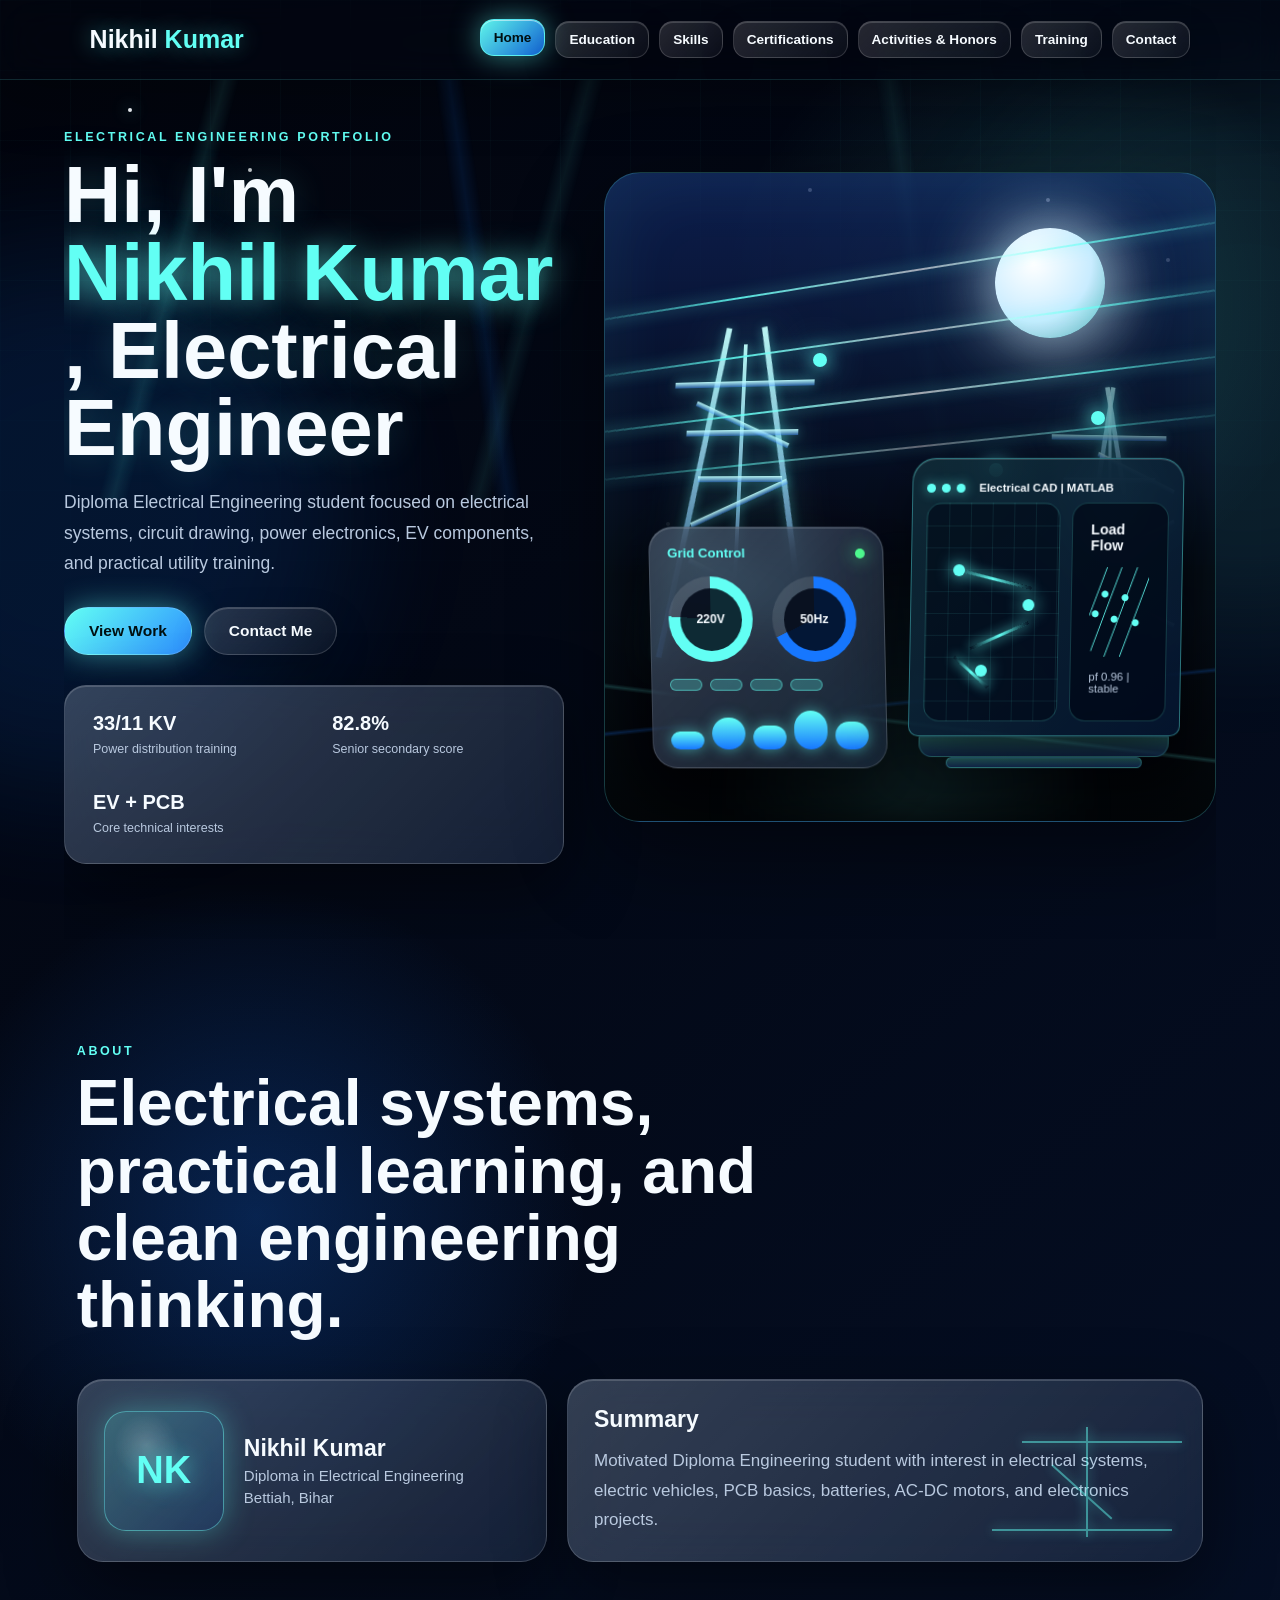
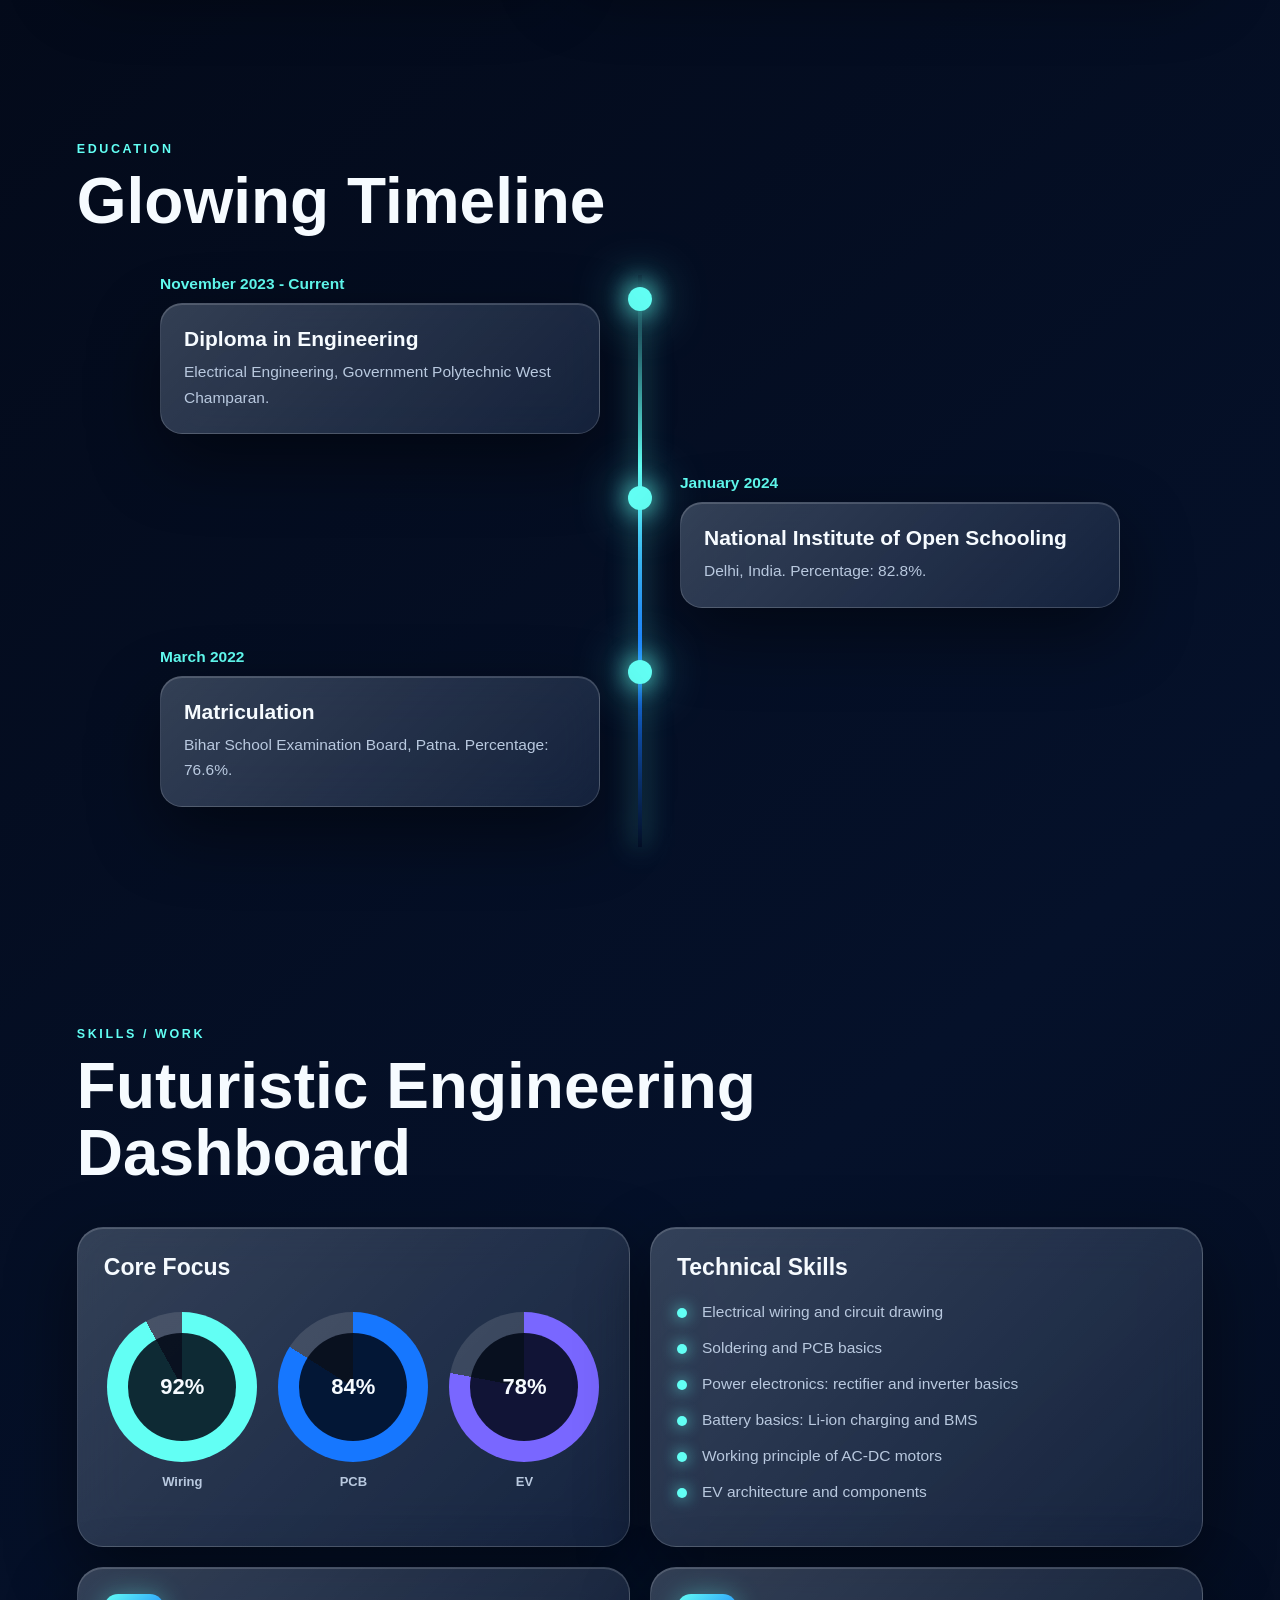
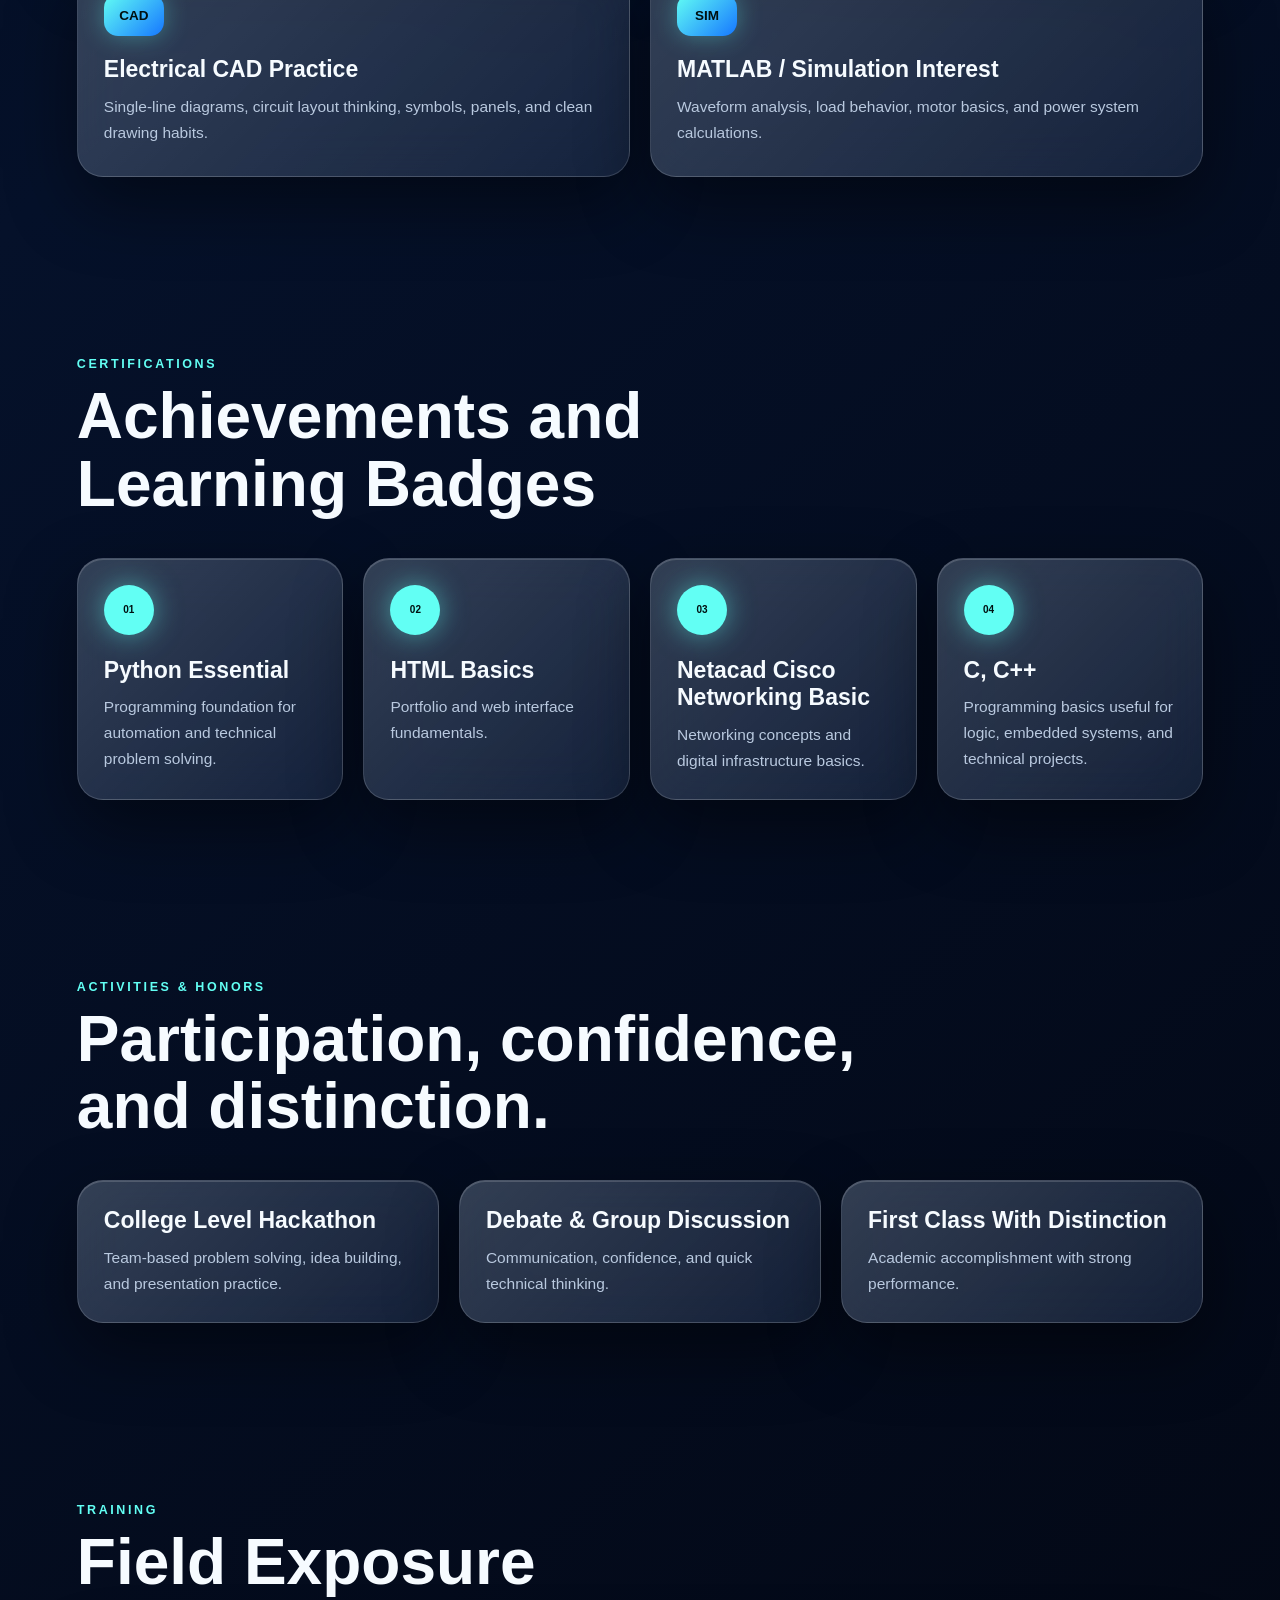
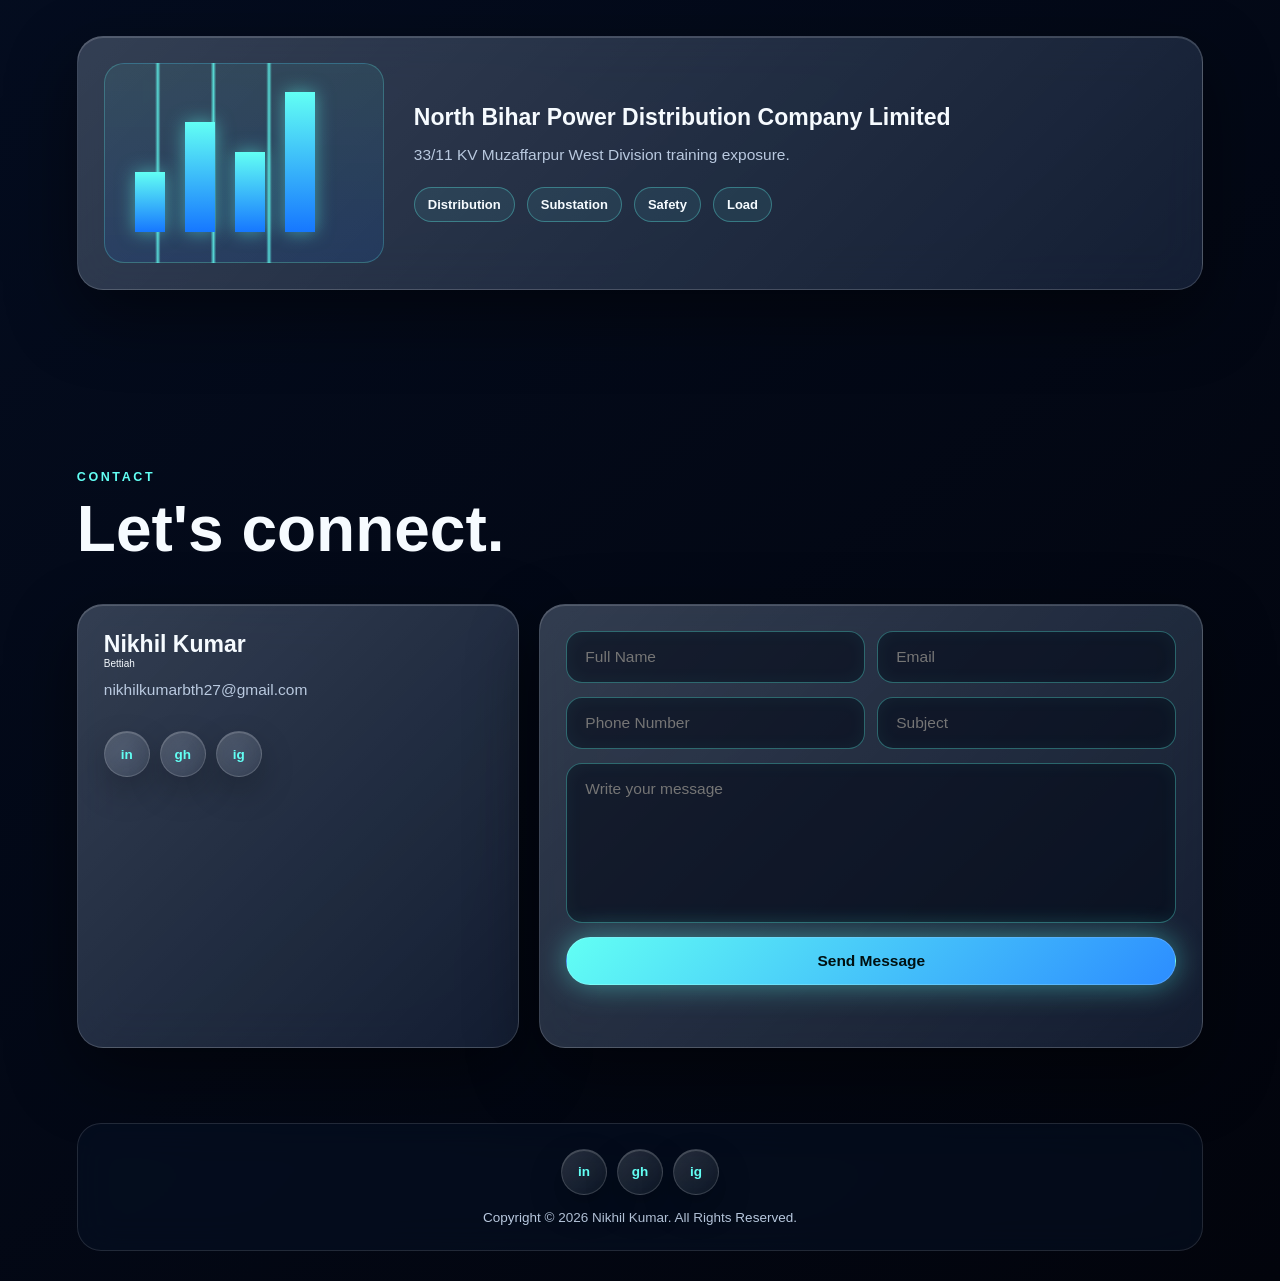
==== index.html @ a7d08d36 "Rename main.html to index.html" ====
<!DOCTYPE html>
<html lang="en">
<head>
    <meta charset="UTF-8">
    <meta name="viewport" content="width=device-width, initial-scale=1.0">
    <title>Nikhil Kumar | Electrical Engineer</title>
    <link rel="stylesheet" href="Style.css">
</head>
<body>
    <div class="site-bg" aria-hidden="true">
        <span class="star star-1"></span>
        <span class="star star-2"></span>
        <span class="star star-3"></span>
        <span class="mist mist-1"></span>
        <span class="mist mist-2"></span>
    </div>

    <header class="header">
        <a href="#home" class="logo">Nikhil <span>Kumar</span></a>
        <button class="menu-toggle" id="menu-icon" aria-label="Open menu">Menu</button>

        <nav class="navbar">
            <a href="#home" class="active">Home</a>
            <a href="#education">Education</a>
            <a href="#skills">Skills</a>
            <a href="#certifications">Certifications</a>
            <a href="#activities">Activities &amp; Honors</a>
            <a href="#training">Training</a>
            <a href="#contact">Contact</a>
        </nav>
    </header>

    <main>
        <section class="hero section-shell" id="home">
            <div class="hero-content reveal">
                <p class="eyebrow">Electrical Engineering Portfolio</p>
                <h1>Hi, I'm <span>Nikhil Kumar</span>, Electrical Engineer</h1>
                <p class="hero-copy">
                    Diploma Electrical Engineering student focused on electrical systems,
                    circuit drawing, power electronics, EV components, and practical utility training.
                </p>

                <div class="hero-actions">
                    <a href="#skills" class="btn primary-btn">View Work</a>
                    <a href="#contact" class="btn glass-btn">Contact Me</a>
                </div>

                <div class="hero-stats glass-panel">
                    <div>
                        <strong>33/11 KV</strong>
                        <span>Power distribution training</span>
                    </div>
                    <div>
                        <strong>82.8%</strong>
                        <span>Senior secondary score</span>
                    </div>
                    <div>
                        <strong>EV + PCB</strong>
                        <span>Core technical interests</span>
                    </div>
                </div>
            </div>

            <div class="hero-visual reveal">
                <div class="power-scene" aria-label="3D electrical tower, control panel and laptop visualization">
                    <div class="moon"></div>
                    <span class="wire wire-1"></span>
                    <span class="wire wire-2"></span>
                    <span class="wire wire-3"></span>
                    <span class="wire wire-4"></span>
                    <span class="corona corona-1"></span>
                    <span class="corona corona-2"></span>
                    <span class="corona corona-3"></span>

                    <div class="tower tower-main">
                        <span class="leg left-leg"></span>
                        <span class="leg right-leg"></span>
                        <span class="tower-core"></span>
                        <span class="cross cross-1"></span>
                        <span class="cross cross-2"></span>
                        <span class="cross cross-3"></span>
                        <span class="arm arm-1"></span>
                        <span class="arm arm-2"></span>
                        <span class="arm arm-3"></span>
                    </div>

                    <div class="tower tower-far">
                        <span class="leg left-leg"></span>
                        <span class="leg right-leg"></span>
                        <span class="tower-core"></span>
                        <span class="cross cross-1"></span>
                        <span class="cross cross-2"></span>
                        <span class="cross cross-3"></span>
                        <span class="arm arm-1"></span>
                        <span class="arm arm-2"></span>
                        <span class="arm arm-3"></span>
                    </div>

                    <div class="device-row">
                        <div class="control-panel glass-panel">
                            <div class="panel-top">
                                <span>Grid Control</span>
                                <span class="live-dot"></span>
                            </div>
                            <div class="meter-grid">
                                <div class="meter meter-a"><span>220V</span></div>
                                <div class="meter meter-b"><span>50Hz</span></div>
                            </div>
                            <div class="switch-bank">
                                <span></span><span></span><span></span><span></span>
                            </div>
                            <div class="load-bars">
                                <i></i><i></i><i></i><i></i><i></i>
                            </div>
                        </div>

                        <div class="laptop">
                            <div class="screen glass-panel">
                                <div class="screen-toolbar">
                                    <span></span><span></span><span></span>
                                    <b>Electrical CAD | MATLAB</b>
                                </div>
                                <div class="cad-layout">
                                    <div class="cad-grid">
                                        <span class="node n1"></span>
                                        <span class="node n2"></span>
                                        <span class="node n3"></span>
                                        <span class="trace t1"></span>
                                        <span class="trace t2"></span>
                                        <span class="trace t3"></span>
                                    </div>
                                    <div class="wave-card">
                                        <p>Load Flow</p>
                                        <span class="wave"></span>
                                        <small>pf 0.96 | stable</small>
                                    </div>
                                </div>
                            </div>
                            <div class="keyboard"></div>
                            <div class="base"></div>
                        </div>
                    </div>
                </div>
            </div>
        </section>

        <section class="about section-shell" id="about">
            <div class="section-heading reveal">
                <p class="eyebrow">About</p>
                <h2>Electrical systems, practical learning, and clean engineering thinking.</h2>
            </div>

            <div class="about-grid">
                <article class="profile-card glass-panel reveal">
                    <div class="profile-initials" aria-hidden="true">NK</div>
                    <div>
                        <h3>Nikhil Kumar</h3>
                        <p>Diploma in Electrical Engineering</p>
                        <span>Bettiah, Bihar</span>
                    </div>
                </article>

                <article class="glass-panel circuit-card reveal">
                    <h3>Summary</h3>
                    <p>
                        Motivated Diploma Engineering student with interest in electrical systems,
                        electric vehicles, PCB basics, batteries, AC-DC motors, and electronics projects.
                    </p>
                    <div class="circuit-lines" aria-hidden="true">
                        <span></span><span></span><span></span><span></span>
                    </div>
                </article>
            </div>
        </section>

        <section class="education section-shell" id="education">
            <div class="section-heading reveal">
                <p class="eyebrow">Education</p>
                <h2>Glowing Timeline</h2>
            </div>

            <div class="timeline">
                <article class="timeline-item reveal">
                    <span class="timeline-node"></span>
                    <time>November 2023 - Current</time>
                    <div class="glass-panel">
                        <h3>Diploma in Engineering</h3>
                        <p>Electrical Engineering, Government Polytechnic West Champaran.</p>
                    </div>
                </article>

                <article class="timeline-item reveal">
                    <span class="timeline-node"></span>
                    <time>January 2024</time>
                    <div class="glass-panel">
                        <h3>National Institute of Open Schooling</h3>
                        <p>Delhi, India. Percentage: 82.8%.</p>
                    </div>
                </article>

                <article class="timeline-item reveal">
                    <span class="timeline-node"></span>
                    <time>March 2022</time>
                    <div class="glass-panel">
                        <h3>Matriculation</h3>
                        <p>Bihar School Examination Board, Patna. Percentage: 76.6%.</p>
                    </div>
                </article>
            </div>
        </section>

        <section class="skills section-shell" id="skills">
            <div class="section-heading reveal">
                <p class="eyebrow">Skills / Work</p>
                <h2>Futuristic Engineering Dashboard</h2>
            </div>

            <div class="dashboard-grid">
                <article class="analytics-card glass-panel reveal">
                    <h3>Core Focus</h3>
                    <div class="ring-grid">
                        <div class="progress-ring ring-92"><span>92%</span><p>Wiring</p></div>
                        <div class="progress-ring ring-84"><span>84%</span><p>PCB</p></div>
                        <div class="progress-ring ring-78"><span>78%</span><p>EV</p></div>
                    </div>
                </article>

                <article class="skill-list glass-panel reveal">
                    <h3>Technical Skills</h3>
                    <ul>
                        <li>Electrical wiring and circuit drawing</li>
                        <li>Soldering and PCB basics</li>
                        <li>Power electronics: rectifier and inverter basics</li>
                        <li>Battery basics: Li-ion charging and BMS</li>
                        <li>Working principle of AC-DC motors</li>
                        <li>EV architecture and components</li>
                    </ul>
                </article>

                <article class="work-card glass-panel reveal">
                    <span class="card-icon">CAD</span>
                    <h3>Electrical CAD Practice</h3>
                    <p>Single-line diagrams, circuit layout thinking, symbols, panels, and clean drawing habits.</p>
                </article>

                <article class="work-card glass-panel reveal">
                    <span class="card-icon">SIM</span>
                    <h3>MATLAB / Simulation Interest</h3>
                    <p>Waveform analysis, load behavior, motor basics, and power system calculations.</p>
                </article>
            </div>
        </section>

        <section class="certifications section-shell" id="certifications">
            <div class="section-heading reveal">
                <p class="eyebrow">Certifications</p>
                <h2>Achievements and Learning Badges</h2>
            </div>

            <div class="card-grid">
                <article class="badge-card glass-panel reveal">
                    <span>01</span>
                    <h3>Python Essential</h3>
                    <p>Programming foundation for automation and technical problem solving.</p>
                </article>

                <article class="badge-card glass-panel reveal">
                    <span>02</span>
                    <h3>HTML Basics</h3>
                    <p>Portfolio and web interface fundamentals.</p>
                </article>

                <article class="badge-card glass-panel reveal">
                    <span>03</span>
                    <h3>Netacad Cisco Networking Basic</h3>
                    <p>Networking concepts and digital infrastructure basics.</p>
                </article>

                <article class="badge-card glass-panel reveal">
                    <span>04</span>
                    <h3>C, C++</h3>
                    <p>Programming basics useful for logic, embedded systems, and technical projects.</p>
                </article>
            </div>
        </section>

        <section class="activities section-shell" id="activities">
            <div class="section-heading reveal">
                <p class="eyebrow">Activities &amp; Honors</p>
                <h2>Participation, confidence, and distinction.</h2>
            </div>

            <div class="honor-grid">
                <article class="glass-panel honor-card reveal">
                    <h3>College Level Hackathon</h3>
                    <p>Team-based problem solving, idea building, and presentation practice.</p>
                </article>
                <article class="glass-panel honor-card reveal">
                    <h3>Debate &amp; Group Discussion</h3>
                    <p>Communication, confidence, and quick technical thinking.</p>
                </article>
                <article class="glass-panel honor-card reveal">
                    <h3>First Class With Distinction</h3>
                    <p>Academic accomplishment with strong performance.</p>
                </article>
            </div>
        </section>

        <section class="training section-shell" id="training">
            <div class="section-heading reveal">
                <p class="eyebrow">Training</p>
                <h2>Field Exposure</h2>
            </div>

            <article class="training-card glass-panel reveal">
                <div class="substation-visual" aria-hidden="true">
                    <span></span><span></span><span></span><span></span>
                </div>
                <div>
                    <h3>North Bihar Power Distribution Company Limited</h3>
                    <p>33/11 KV Muzaffarpur West Division training exposure.</p>
                    <div class="training-tags">
                        <span>Distribution</span>
                        <span>Substation</span>
                        <span>Safety</span>
                        <span>Load</span>
                    </div>
                </div>
            </article>
        </section>

        <section class="contact section-shell" id="contact">
            <div class="section-heading reveal">
                <p class="eyebrow">Contact</p>
                <h2>Let's connect.</h2>
            </div>

            <div class="contact-grid">
                <div class="contact-info glass-panel reveal">
                    <h3>Nikhil Kumar</h3>
                    <p>Bettiah</p>
                    <a href="mailto:nikhilkumarbth27@gmail.com">nikhilkumarbth27@gmail.com</a>
                    <div class="social-icons">
                        <a href="#" aria-label="LinkedIn">in</a>
                        <a href="#" aria-label="GitHub">gh</a>
                        <a href="#" aria-label="Instagram">ig</a>
                    </div>
                </div>

                <form class="contact-form glass-panel reveal" action="#">
                    <div class="input-row">
                        <input type="text" placeholder="Full Name">
                        <input type="email" placeholder="Email">
                    </div>
                    <div class="input-row">
                        <input type="tel" placeholder="Phone Number">
                        <input type="text" placeholder="Subject">
                    </div>
                    <textarea rows="7" placeholder="Write your message"></textarea>
                    <button type="submit" class="btn primary-btn">Send Message</button>
                    <p class="form-status" aria-live="polite"></p>
                </form>
            </div>
        </section>
    </main>

    <footer class="footer">
        <div class="footer-social">
            <a href="#" aria-label="LinkedIn">in</a>
            <a href="#" aria-label="GitHub">gh</a>
            <a href="#" aria-label="Instagram">ig</a>
        </div>
        <p>Copyright &copy; 2026 Nikhil Kumar. All Rights Reserved.</p>
    </footer>

    <script src="script.js"></script>
</body>
</html>
---- Style.css ----
* {
    margin: 0;
    padding: 0;
    box-sizing: border-box;
    border: 0;
    outline: 0;
    text-decoration: none;
    scroll-behavior: smooth;
    font-family: "Segoe UI", Arial, sans-serif;
}

:root {
    --bg: #02040c;
    --bg-2: #061027;
    --cyan: #62fff4;
    --blue: #1677ff;
    --violet: #7967ff;
    --white: #f6fbff;
    --muted: #b9c9df;
    --glass: rgba(13, 35, 69, 0.42);
    --glass-strong: rgba(16, 48, 88, 0.62);
    --line: rgba(111, 255, 247, 0.42);
    --shadow: 0 26px 70px rgba(0, 0, 0, 0.46);
}

html {
    font-size: 62.5%;
    overflow-x: hidden;
}

body {
    min-height: 100vh;
    color: var(--white);
    background:
        radial-gradient(circle at 20% 20%, rgba(22, 119, 255, 0.24), transparent 33rem),
        radial-gradient(circle at 80% 5%, rgba(98, 255, 244, 0.14), transparent 30rem),
        linear-gradient(140deg, #02040c 0%, #05112a 48%, #02040c 100%);
}

body::before {
    content: "";
    position: fixed;
    inset: 0;
    z-index: -4;
    background:
        linear-gradient(rgba(98, 255, 244, 0.035) 1px, transparent 1px),
        linear-gradient(90deg, rgba(98, 255, 244, 0.035) 1px, transparent 1px);
    background-size: 70px 70px;
    mask-image: linear-gradient(to bottom, rgba(0, 0, 0, 0.85), transparent 80%);
}

img {
    display: block;
    max-width: 100%;
}

span {
    color: var(--cyan);
}

.site-bg,
.star,
.mist {
    position: fixed;
    pointer-events: none;
}

.site-bg {
    inset: 0;
    z-index: -3;
    overflow: hidden;
}

.star {
    width: 0.4rem;
    height: 0.4rem;
    border-radius: 50%;
    background: var(--white);
    box-shadow: 0 0 16px var(--cyan), 12rem 6rem 0 rgba(255, 255, 255, 0.75), 40rem 15rem 0 rgba(255, 255, 255, 0.55), 68rem 8rem 0 rgba(255, 255, 255, 0.65);
    animation: twinkle 5s ease-in-out infinite alternate;
}

.star-1 {
    top: 12%;
    left: 10%;
}

.star-2 {
    top: 22%;
    right: 18%;
    animation-delay: 1.5s;
}

.star-3 {
    top: 58%;
    left: 52%;
    animation-delay: 3s;
}

.mist {
    width: 55rem;
    height: 55rem;
    border-radius: 50%;
    filter: blur(70px);
    opacity: 0.32;
}

.mist-1 {
    left: -20rem;
    top: 24rem;
    background: rgba(22, 119, 255, 0.42);
}

.mist-2 {
    right: -24rem;
    top: 8rem;
    background: rgba(98, 255, 244, 0.28);
}

.header {
    position: fixed;
    top: 0;
    left: 0;
    z-index: 50;
    width: 100%;
    padding: 2.1rem 7%;
    display: flex;
    align-items: center;
    justify-content: space-between;
    background: rgba(3, 8, 20, 0.42);
    border-bottom: 1px solid rgba(98, 255, 244, 0.14);
    backdrop-filter: blur(22px);
    box-shadow: 0 18px 55px rgba(0, 0, 0, 0.25);
}

.logo {
    color: var(--white);
    font-size: 2.5rem;
    font-weight: 800;
    letter-spacing: 0;
    text-shadow: 0 0 22px rgba(98, 255, 244, 0.45);
}

.navbar {
    display: flex;
    align-items: center;
    gap: 1rem;
}

.navbar a,
.menu-toggle,
.btn,
.footer-social a,
.social-icons a {
    border: 1px solid rgba(255, 255, 255, 0.16);
    background: linear-gradient(135deg, rgba(255, 255, 255, 0.14), rgba(255, 255, 255, 0.04));
    backdrop-filter: blur(18px);
    box-shadow: inset 0 1px 0 rgba(255, 255, 255, 0.16), 0 14px 34px rgba(0, 0, 0, 0.24);
}

.navbar a {
    padding: 1rem 1.3rem;
    color: var(--white);
    border-radius: 1.4rem;
    font-size: 1.36rem;
    font-weight: 800;
    transition: 0.25s ease;
    white-space: nowrap;
}

.navbar a:hover,
.navbar a.active {
    color: #001011;
    border-color: rgba(98, 255, 244, 0.74);
    background: linear-gradient(135deg, rgba(98, 255, 244, 0.96), rgba(22, 119, 255, 0.82));
    box-shadow: 0 0 28px rgba(98, 255, 244, 0.5), inset 0 1px 0 rgba(255, 255, 255, 0.5);
    transform: translateY(-2px);
}

.menu-toggle {
    display: none;
    padding: 1rem 1.4rem;
    color: var(--cyan);
    border-radius: 1.4rem;
    cursor: pointer;
}

.section-shell {
    position: relative;
    width: min(122rem, 88vw);
    margin: 0 auto;
    padding: 10.5rem 0 7.5rem;
}

.hero {
    overflow: hidden;
    min-height: 100vh;
    width: min(132rem, 90vw);
    display: grid;
    grid-template-columns: minmax(32rem, 0.9fr) minmax(42rem, 1.1fr);
    align-items: center;
    gap: 4rem;
    padding-top: 13rem;
}

.hero::before {
    content: "";
    position: absolute;
    inset: 8rem -10vw auto;
    height: 42rem;
    z-index: -1;
    background:
        linear-gradient(105deg, transparent 0 18%, rgba(98, 255, 244, 0.16) 19%, transparent 20% 42%, rgba(98, 255, 244, 0.12) 43%, transparent 44%),
        linear-gradient(82deg, transparent 0 38%, rgba(22, 119, 255, 0.18) 39%, transparent 40% 68%, rgba(98, 255, 244, 0.1) 69%, transparent 70%);
    filter: blur(0.2px);
    opacity: 0.6;
    animation: heroGridFlow 9s ease-in-out infinite alternate;
}

.hero > * {
    position: relative;
    z-index: 1;
}

.eyebrow {
    margin-bottom: 1.2rem;
    color: var(--cyan);
    font-size: 1.25rem;
    font-weight: 900;
    letter-spacing: 0.26rem;
    text-transform: uppercase;
}

.hero h1,
.section-heading h2 {
    letter-spacing: 0;
}

.hero h1 {
    max-width: 68rem;
    font-size: clamp(4.2rem, 6.2vw, 8.2rem);
    line-height: 0.98;
    font-weight: 900;
    text-shadow: 0 0 34px rgba(98, 255, 244, 0.18);
}

.hero h1 span {
    display: inline-block;
    text-shadow: 0 0 32px rgba(98, 255, 244, 0.72);
}

.hero-copy {
    max-width: 56rem;
    margin: 2rem 0 2.8rem;
    color: var(--muted);
    font-size: 1.75rem;
    line-height: 1.75;
}

.hero-actions,
.hero-stats,
.input-row,
.training-tags {
    display: flex;
    flex-wrap: wrap;
    gap: 1.2rem;
}

.btn {
    display: inline-flex;
    align-items: center;
    justify-content: center;
    min-height: 4.8rem;
    padding: 1.2rem 2.4rem;
    border-radius: 999px;
    color: var(--white);
    font-size: 1.55rem;
    font-weight: 900;
    cursor: pointer;
    transition: 0.25s ease;
}

.primary-btn {
    color: #001011;
    background: linear-gradient(135deg, var(--cyan), #2c8dff);
    box-shadow: 0 0 30px rgba(98, 255, 244, 0.45);
}

.glass-btn:hover,
.primary-btn:hover {
    transform: translateY(-3px);
    box-shadow: 0 0 38px rgba(98, 255, 244, 0.55);
}

.glass-panel {
    border: 1px solid rgba(255, 255, 255, 0.16);
    background:
        linear-gradient(135deg, rgba(255, 255, 255, 0.18), rgba(255, 255, 255, 0.05)),
        var(--glass);
    backdrop-filter: blur(24px);
    box-shadow: var(--shadow), inset 0 1px 0 rgba(255, 255, 255, 0.16);
}

.hero-stats {
    width: min(100%, 63rem);
    margin-top: 3rem;
    padding: 1.6rem;
    border-radius: 2.2rem;
}

.hero-stats div {
    flex: 1 1 15rem;
    padding: 1rem 1.2rem;
}

.hero-stats strong {
    display: block;
    color: var(--white);
    font-size: 2rem;
}

.hero-stats span,
.card-grid p,
.work-card p,
.honor-card p,
.training-card p,
.circuit-card p,
.skill-list li {
    color: var(--muted);
}

.hero-stats span {
    display: block;
    margin-top: 0.5rem;
    font-size: 1.25rem;
    line-height: 1.5;
}

.hero-visual {
    min-height: 65rem;
}

.power-scene {
    position: relative;
    min-height: 65rem;
    border-radius: 3.6rem;
    overflow: hidden;
    background:
        radial-gradient(circle at 75% 18%, rgba(255, 255, 255, 0.14), transparent 9rem),
        linear-gradient(180deg, rgba(18, 40, 100, 0.72), rgba(2, 5, 14, 0.96) 62%),
        radial-gradient(circle at 30% 70%, rgba(98, 255, 244, 0.17), transparent 22rem);
    border: 1px solid rgba(98, 255, 244, 0.22);
    box-shadow: 0 34px 90px rgba(0, 0, 0, 0.45), inset 0 0 80px rgba(98, 255, 244, 0.08);
    perspective: 1200px;
}

.power-scene::before,
.power-scene::after {
    content: "";
    position: absolute;
    inset: auto -10% 0;
    height: 34%;
    background:
        linear-gradient(7deg, transparent 0 45%, rgba(98, 255, 244, 0.18) 46%, transparent 47%),
        linear-gradient(-6deg, transparent 0 52%, rgba(22, 119, 255, 0.24) 53%, transparent 54%),
        linear-gradient(180deg, transparent, rgba(0, 0, 0, 0.7));
}

.power-scene::after {
    height: 70%;
    inset: auto 0 0;
    background: radial-gradient(ellipse at bottom, rgba(98, 255, 244, 0.1), transparent 45%);
    filter: blur(18px);
    animation: fogMove 8s ease-in-out infinite alternate;
}

.moon {
    position: absolute;
    top: 5.5rem;
    right: 11rem;
    width: 11rem;
    height: 11rem;
    border-radius: 50%;
    background: radial-gradient(circle at 35% 32%, #ffffff, #c9ecff 56%, rgba(98, 255, 244, 0.62));
    box-shadow: 0 0 70px rgba(205, 240, 255, 0.9);
}

.wire {
    position: absolute;
    left: -7%;
    z-index: 4;
    width: 118%;
    height: 0.22rem;
    background: linear-gradient(90deg, transparent, rgba(98, 255, 244, 0.88), rgba(255, 255, 255, 0.62), rgba(98, 255, 244, 0.72), transparent);
    box-shadow: 0 0 14px rgba(98, 255, 244, 0.75);
    transform-origin: left center;
    animation: lineGlow 2.8s ease-in-out infinite alternate;
}

.wire-1 {
    top: 15.2rem;
    transform: rotate(-9deg);
}

.wire-2 {
    top: 20.8rem;
    transform: rotate(-8deg);
}

.wire-3 {
    top: 26.3rem;
    transform: rotate(-7deg);
}

.wire-4 {
    top: 31rem;
    transform: rotate(-6deg);
    opacity: 0.62;
}

.corona {
    position: absolute;
    z-index: 6;
    width: 1.4rem;
    height: 1.4rem;
    border-radius: 50%;
    background: var(--cyan);
    filter: blur(0.3px);
    box-shadow: 0 0 18px var(--cyan), 0 0 42px var(--cyan);
    animation: coronaPulse 1.8s infinite ease-in-out;
}

.corona-1 {
    top: 18rem;
    left: 34%;
}

.corona-2 {
    top: 23.8rem;
    right: 18%;
    animation-delay: 0.55s;
}

.corona-3 {
    top: 29rem;
    left: 63%;
    animation-delay: 1.1s;
}

.tower {
    position: absolute;
    bottom: 16rem;
    z-index: 3;
    width: 17rem;
    height: 34rem;
    transform-style: preserve-3d;
    filter: drop-shadow(0 0 18px rgba(98, 255, 244, 0.3));
}

.tower-main {
    left: 8%;
    transform: rotateY(-14deg) rotateX(7deg);
    animation: mainTowerFloat 7s ease-in-out infinite;
}

.tower-far {
    right: 9%;
    bottom: 25rem;
    width: 10rem;
    height: 20rem;
    opacity: 0.55;
    transform: rotateY(18deg) scale(0.85);
    animation: farTowerFloat 8s ease-in-out infinite;
}

.leg,
.tower-core,
.cross,
.arm {
    position: absolute;
    background: linear-gradient(180deg, rgba(194, 255, 252, 0.95), rgba(64, 148, 255, 0.5));
    box-shadow: 0 0 12px rgba(98, 255, 244, 0.38);
}

.left-leg,
.right-leg {
    bottom: 0;
    width: 0.55rem;
    height: 100%;
}

.left-leg {
    left: 3.4rem;
    transform: rotate(10deg);
}

.right-leg {
    right: 3.4rem;
    transform: rotate(-10deg);
}

.tower-core {
    left: calc(50% - 0.22rem);
    bottom: 0;
    width: 0.44rem;
    height: 94%;
}

.cross {
    left: 3rem;
    width: 11rem;
    height: 0.45rem;
    transform: rotate(24deg);
}

.cross-1 {
    top: 10rem;
}

.cross-2 {
    top: 18rem;
    transform: rotate(-24deg);
}

.cross-3 {
    top: 26rem;
}

.arm {
    left: 50%;
    width: 15rem;
    height: 0.55rem;
    transform: translateX(-50%);
}

.arm-1 {
    top: 5.8rem;
}

.arm-2 {
    top: 10.8rem;
    width: 12rem;
}

.arm-3 {
    top: 15.5rem;
    width: 9rem;
}

.device-row {
    position: absolute;
    left: 7%;
    right: 5%;
    bottom: 5.2rem;
    z-index: 9;
    display: grid;
    grid-template-columns: 24rem 1fr;
    align-items: end;
    gap: 2rem;
}

.control-panel {
    min-height: 22rem;
    padding: 1.8rem;
    border-radius: 2.5rem;
    transform: rotateY(12deg) rotateX(6deg);
}

.panel-top,
.screen-toolbar {
    display: flex;
    align-items: center;
}

.panel-top {
    justify-content: space-between;
    margin-bottom: 1.6rem;
    color: var(--white);
    font-size: 1.35rem;
    font-weight: 800;
}

.live-dot {
    width: 1rem;
    height: 1rem;
    border-radius: 50%;
    background: #4fff91;
    box-shadow: 0 0 18px #4fff91;
}

.meter-grid {
    display: grid;
    grid-template-columns: 1fr 1fr;
    gap: 1rem;
}

.meter,
.progress-ring {
    display: grid;
    place-items: center;
    border-radius: 50%;
    background: conic-gradient(var(--cyan) 76%, rgba(255, 255, 255, 0.1) 0);
}

.meter {
    width: 8.6rem;
    height: 8.6rem;
}

.meter::before,
.progress-ring::before {
    content: "";
    position: absolute;
    border-radius: 50%;
    background: rgba(1, 8, 22, 0.86);
}

.meter {
    position: relative;
}

.meter::before {
    width: 6.3rem;
    height: 6.3rem;
}

.meter span {
    position: relative;
    z-index: 1;
    color: var(--white);
    font-size: 1.25rem;
    font-weight: 900;
}

.meter-b {
    background: conic-gradient(var(--blue) 68%, rgba(255, 255, 255, 0.1) 0);
}

.switch-bank,
.load-bars {
    display: flex;
    gap: 0.8rem;
    margin-top: 1.7rem;
}

.switch-bank span {
    width: 3.3rem;
    height: 1.2rem;
    border-radius: 999px;
    background: rgba(98, 255, 244, 0.25);
    border: 1px solid rgba(98, 255, 244, 0.5);
}

.load-bars {
    align-items: end;
    height: 4.2rem;
}

.load-bars i {
    flex: 1;
    border-radius: 999px;
    background: linear-gradient(180deg, var(--cyan), var(--blue));
    box-shadow: 0 0 14px rgba(98, 255, 244, 0.5);
}

.load-bars i:nth-child(1) {
    height: 42%;
}

.load-bars i:nth-child(2) {
    height: 76%;
}

.load-bars i:nth-child(3) {
    height: 58%;
}

.load-bars i:nth-child(4) {
    height: 92%;
}

.load-bars i:nth-child(5) {
    height: 66%;
}

.laptop {
    position: relative;
    transform: rotateY(-10deg) rotateX(6deg);
    transform-style: preserve-3d;
}

.screen {
    height: 28rem;
    padding: 1.4rem;
    border-radius: 2.4rem 2.4rem 1rem 1rem;
    background:
        linear-gradient(135deg, rgba(98, 255, 244, 0.12), rgba(22, 119, 255, 0.09)),
        rgba(3, 12, 28, 0.82);
    border: 1px solid rgba(98, 255, 244, 0.38);
}

.screen-toolbar {
    height: 3rem;
    gap: 0.6rem;
    color: var(--muted);
    font-size: 1.1rem;
}

.screen-toolbar span {
    width: 0.9rem;
    height: 0.9rem;
    border-radius: 50%;
    background: var(--cyan);
    box-shadow: 0 0 12px rgba(98, 255, 244, 0.65);
}

.screen-toolbar b {
    margin-left: 0.8rem;
    color: var(--white);
    font-size: 1.15rem;
}

.cad-layout {
    display: grid;
    grid-template-columns: 1.25fr 0.9fr;
    gap: 1.2rem;
    height: calc(100% - 3rem);
}

.cad-grid,
.wave-card {
    position: relative;
    overflow: hidden;
    border-radius: 1.6rem;
    border: 1px solid rgba(98, 255, 244, 0.2);
    background:
        linear-gradient(rgba(98, 255, 244, 0.08) 1px, transparent 1px),
        linear-gradient(90deg, rgba(98, 255, 244, 0.08) 1px, transparent 1px),
        rgba(1, 7, 21, 0.62);
    background-size: 22px 22px;
}

.node {
    position: absolute;
    width: 1.2rem;
    height: 1.2rem;
    border-radius: 50%;
    background: var(--cyan);
    box-shadow: 0 0 18px var(--cyan);
}

.n1 {
    left: 20%;
    top: 28%;
}

.n2 {
    right: 18%;
    top: 44%;
}

.n3 {
    left: 38%;
    bottom: 20%;
}

.trace {
    position: absolute;
    height: 0.25rem;
    background: linear-gradient(90deg, transparent, var(--cyan), transparent);
    box-shadow: 0 0 12px var(--cyan);
}

.t1 {
    width: 60%;
    left: 20%;
    top: 34%;
    transform: rotate(14deg);
}

.t2 {
    width: 48%;
    left: 32%;
    top: 60%;
    transform: rotate(-24deg);
}

.t3 {
    width: 34%;
    left: 18%;
    bottom: 22%;
    transform: rotate(42deg);
}

.wave-card {
    padding: 1.8rem;
    background: rgba(1, 7, 21, 0.72);
}

.wave-card p {
    color: var(--white);
    font-size: 1.45rem;
    font-weight: 900;
}

.wave {
    display: block;
    height: 9rem;
    margin: 1.4rem 0;
    border-radius: 1.2rem;
    background:
        radial-gradient(circle at 10% 52%, var(--cyan) 0.3rem, transparent 0.4rem),
        radial-gradient(circle at 26% 30%, var(--cyan) 0.3rem, transparent 0.4rem),
        radial-gradient(circle at 42% 58%, var(--cyan) 0.3rem, transparent 0.4rem),
        radial-gradient(circle at 60% 34%, var(--cyan) 0.3rem, transparent 0.4rem),
        radial-gradient(circle at 78% 62%, var(--cyan) 0.3rem, transparent 0.4rem),
        linear-gradient(110deg, transparent 0 18%, rgba(98, 255, 244, 0.9) 19%, transparent 20% 34%, rgba(98, 255, 244, 0.9) 35%, transparent 36% 51%, rgba(98, 255, 244, 0.9) 52%, transparent 53% 68%, rgba(98, 255, 244, 0.9) 69%, transparent 70%);
}

.wave-card small {
    color: var(--muted);
    font-size: 1.15rem;
}

.keyboard,
.base {
    margin: 0 auto;
    background: linear-gradient(180deg, rgba(98, 255, 244, 0.25), rgba(15, 36, 72, 0.92));
    border: 1px solid rgba(98, 255, 244, 0.25);
}

.keyboard {
    width: 92%;
    height: 2.1rem;
    border-radius: 0 0 1.4rem 1.4rem;
}

.base {
    width: 72%;
    height: 1.1rem;
    border-radius: 999px;
    filter: blur(0.1px);
}

.section-heading {
    max-width: 78rem;
    margin-bottom: 4rem;
}

.section-heading h2 {
    font-size: clamp(3.6rem, 5vw, 6.8rem);
    line-height: 1.05;
    font-weight: 900;
}

.about-grid,
.dashboard-grid,
.card-grid,
.honor-grid,
.contact-grid {
    display: grid;
    gap: 2rem;
}

.about-grid {
    grid-template-columns: 0.85fr 1.15fr;
}

.profile-card,
.circuit-card,
.skill-list,
.analytics-card,
.work-card,
.badge-card,
.honor-card,
.training-card,
.contact-info,
.contact-form {
    position: relative;
    overflow: hidden;
    border-radius: 2.6rem;
    padding: 2.6rem;
}

.profile-card {
    display: flex;
    align-items: center;
    gap: 2rem;
}

.profile-initials {
    display: grid;
    place-items: center;
    width: 12rem;
    height: 12rem;
    border-radius: 2.2rem;
    border: 1px solid var(--line);
    color: var(--cyan);
    background:
        radial-gradient(circle at 35% 28%, rgba(255, 255, 255, 0.2), transparent 28%),
        linear-gradient(135deg, rgba(98, 255, 244, 0.22), rgba(22, 119, 255, 0.12));
    box-shadow: 0 0 30px rgba(98, 255, 244, 0.34);
    font-size: 3.8rem;
    font-weight: 900;
    text-shadow: 0 0 24px rgba(98, 255, 244, 0.75);
}

.profile-card h3,
.circuit-card h3,
.skill-list h3,
.analytics-card h3,
.work-card h3,
.badge-card h3,
.honor-card h3,
.training-card h3,
.contact-info h3 {
    color: var(--white);
    font-size: 2.3rem;
    line-height: 1.2;
}

.profile-card p,
.profile-card span {
    display: block;
    margin-top: 0.5rem;
    color: var(--muted);
    font-size: 1.5rem;
}

.circuit-card p {
    margin-top: 1.2rem;
    font-size: 1.7rem;
    line-height: 1.75;
}

.circuit-lines {
    position: absolute;
    right: 2rem;
    bottom: 2rem;
    width: 20rem;
    height: 12rem;
    opacity: 0.5;
}

.circuit-lines span {
    position: absolute;
    height: 0.2rem;
    background: var(--cyan);
    box-shadow: 0 0 12px var(--cyan);
}

.circuit-lines span:nth-child(1) {
    width: 16rem;
    top: 2rem;
    right: 0;
}

.circuit-lines span:nth-child(2) {
    width: 11rem;
    top: 6rem;
    right: 4rem;
    transform: rotate(90deg);
}

.circuit-lines span:nth-child(3) {
    width: 18rem;
    bottom: 1rem;
    right: 1rem;
}

.circuit-lines span:nth-child(4) {
    width: 8rem;
    top: 7rem;
    right: 6rem;
    transform: rotate(42deg);
}

.timeline {
    position: relative;
    max-width: 96rem;
    margin: 0 auto;
}

.timeline::before {
    content: "";
    position: absolute;
    top: 0;
    left: 50%;
    width: 0.4rem;
    height: 100%;
    background: linear-gradient(transparent, var(--cyan), var(--blue), transparent);
    box-shadow: 0 0 28px rgba(98, 255, 244, 0.8);
    transform: translateX(-50%);
}

.timeline-item {
    position: relative;
    width: 50%;
    padding: 0 4rem 4rem 0;
}

.timeline-item:nth-child(even) {
    margin-left: 50%;
    padding: 0 0 4rem 4rem;
}

.timeline-node {
    position: absolute;
    top: 1.2rem;
    right: -1.2rem;
    width: 2.4rem;
    height: 2.4rem;
    border-radius: 50%;
    background: var(--cyan);
    box-shadow: 0 0 24px var(--cyan), 0 0 52px var(--cyan);
}

.timeline-item:nth-child(even) .timeline-node {
    right: auto;
    left: -1.2rem;
}

.timeline-item time {
    display: block;
    margin-bottom: 1rem;
    color: var(--cyan);
    font-size: 1.55rem;
    font-weight: 900;
}

.timeline-item .glass-panel {
    padding: 2.3rem;
    border-radius: 2.2rem;
}

.timeline-item h3 {
    color: var(--white);
    font-size: 2.1rem;
}

.timeline-item p {
    margin-top: 0.8rem;
    color: var(--muted);
    font-size: 1.55rem;
    line-height: 1.65;
}

.dashboard-grid {
    grid-template-columns: 1.1fr 1.1fr;
}

.analytics-card {
    min-height: 32rem;
}

.ring-grid {
    display: grid;
    grid-template-columns: repeat(3, 1fr);
    gap: 1.4rem;
    margin-top: 3rem;
}

.progress-ring {
    position: relative;
    width: min(100%, 15rem);
    aspect-ratio: 1;
    margin: auto;
}

.progress-ring::before {
    width: 72%;
    height: 72%;
}

.progress-ring span {
    position: relative;
    z-index: 1;
    color: var(--white);
    font-size: 2.2rem;
    font-weight: 900;
}

.progress-ring p {
    position: absolute;
    bottom: -2.7rem;
    color: var(--muted);
    font-size: 1.3rem;
    font-weight: 800;
}

.ring-92 {
    background: conic-gradient(var(--cyan) 92%, rgba(255, 255, 255, 0.12) 0);
}

.ring-84 {
    background: conic-gradient(var(--blue) 84%, rgba(255, 255, 255, 0.12) 0);
}

.ring-78 {
    background: conic-gradient(var(--violet) 78%, rgba(255, 255, 255, 0.12) 0);
}

.skill-list ul {
    display: grid;
    gap: 1.2rem;
    margin-top: 1.8rem;
    list-style: none;
}

.skill-list li {
    position: relative;
    padding-left: 2.5rem;
    font-size: 1.55rem;
    line-height: 1.55;
}

.skill-list li::before {
    content: "";
    position: absolute;
    left: 0;
    top: 0.8rem;
    width: 1rem;
    height: 1rem;
    border-radius: 50%;
    background: var(--cyan);
    box-shadow: 0 0 15px var(--cyan);
}

.work-card {
    min-height: 21rem;
}

.card-icon {
    display: inline-grid;
    place-items: center;
    min-width: 6rem;
    height: 4.2rem;
    margin-bottom: 2rem;
    color: #001011;
    border-radius: 1.4rem;
    background: linear-gradient(135deg, var(--cyan), var(--blue));
    box-shadow: 0 0 24px rgba(98, 255, 244, 0.36);
    font-size: 1.35rem;
    font-weight: 900;
}

.work-card p,
.badge-card p,
.honor-card p,
.training-card p {
    margin-top: 1rem;
    font-size: 1.55rem;
    line-height: 1.65;
}

.card-grid {
    grid-template-columns: repeat(4, 1fr);
}

.badge-card span {
    display: inline-grid;
    place-items: center;
    width: 5rem;
    height: 5rem;
    margin-bottom: 2.2rem;
    color: #001011;
    border-radius: 50%;
    background: var(--cyan);
    box-shadow: 0 0 28px rgba(98, 255, 244, 0.5);
    font-weight: 900;
}

.honor-grid {
    grid-template-columns: repeat(3, 1fr);
}

.training-card {
    display: grid;
    grid-template-columns: 28rem 1fr;
    align-items: center;
    gap: 3rem;
}

.substation-visual {
    position: relative;
    height: 20rem;
    border-radius: 2rem;
    background:
        linear-gradient(90deg, transparent 0 18%, rgba(98, 255, 244, 0.8) 19%, transparent 20% 38%, rgba(98, 255, 244, 0.8) 39%, transparent 40% 58%, rgba(98, 255, 244, 0.8) 59%, transparent 60%),
        linear-gradient(180deg, rgba(98, 255, 244, 0.08), rgba(22, 119, 255, 0.12));
    border: 1px solid rgba(98, 255, 244, 0.24);
    overflow: hidden;
}

.substation-visual span {
    position: absolute;
    bottom: 3rem;
    width: 3rem;
    background: linear-gradient(180deg, var(--cyan), var(--blue));
    box-shadow: 0 0 18px rgba(98, 255, 244, 0.5);
}

.substation-visual span:nth-child(1) {
    left: 3rem;
    height: 6rem;
}

.substation-visual span:nth-child(2) {
    left: 8rem;
    height: 11rem;
}

.substation-visual span:nth-child(3) {
    left: 13rem;
    height: 8rem;
}

.substation-visual span:nth-child(4) {
    left: 18rem;
    height: 14rem;
}

.training-tags {
    margin-top: 2rem;
}

.training-tags span {
    padding: 0.9rem 1.3rem;
    color: var(--white);
    border: 1px solid rgba(98, 255, 244, 0.32);
    border-radius: 999px;
    background: rgba(98, 255, 244, 0.08);
    font-size: 1.3rem;
    font-weight: 800;
}

.contact-grid {
    grid-template-columns: 0.8fr 1.2fr;
}

.contact-info a {
    display: block;
    margin-top: 1.2rem;
    color: var(--muted);
    font-size: 1.55rem;
}

.contact-info a:hover {
    color: var(--cyan);
}

.social-icons,
.footer-social {
    display: flex;
    gap: 1rem;
    margin-top: 2rem;
}

.social-icons a,
.footer-social a {
    display: grid;
    place-items: center;
    width: 4.6rem;
    height: 4.6rem;
    color: var(--cyan);
    border-radius: 50%;
    font-size: 1.35rem;
    font-weight: 900;
    transition: 0.25s ease;
}

.social-icons a:hover,
.footer-social a:hover {
    color: #001011;
    background: var(--cyan);
    box-shadow: 0 0 28px rgba(98, 255, 244, 0.58);
    transform: translateY(-4px);
}

.contact-form {
    display: grid;
    gap: 1.4rem;
}

.input-row {
    flex-wrap: nowrap;
}

.contact-form input,
.contact-form textarea {
    width: 100%;
    padding: 1.6rem 1.8rem;
    color: var(--white);
    border: 1px solid rgba(98, 255, 244, 0.34);
    border-radius: 1.6rem;
    background: rgba(2, 8, 22, 0.56);
    box-shadow: inset 0 0 18px rgba(98, 255, 244, 0.05);
    font-size: 1.55rem;
    resize: none;
}

.contact-form input:focus,
.contact-form textarea:focus {
    border-color: var(--cyan);
    box-shadow: 0 0 22px rgba(98, 255, 244, 0.32);
}

.form-status {
    min-height: 2.2rem;
    color: var(--cyan);
    font-size: 1.4rem;
    font-weight: 800;
}

.footer {
    width: min(122rem, 88vw);
    margin: 0 auto 3rem;
    padding: 2.5rem;
    border: 1px solid rgba(255, 255, 255, 0.12);
    border-radius: 2.4rem;
    background: rgba(8, 19, 40, 0.48);
    backdrop-filter: blur(18px);
    text-align: center;
}

.footer-social {
    justify-content: center;
    margin: 0 0 1.5rem;
}

.footer p {
    color: var(--muted);
    font-size: 1.35rem;
}

.reveal {
    opacity: 0;
    transform: translateY(2.8rem);
    transition: 0.8s ease;
}

.reveal.show {
    opacity: 1;
    transform: translateY(0);
}

@keyframes heroGridFlow {
    from {
        transform: translateX(-2rem) translateY(0);
        opacity: 0.42;
    }

    to {
        transform: translateX(2rem) translateY(1.4rem);
        opacity: 0.72;
    }
}

@keyframes fogMove {
    from {
        transform: translateX(-1.5rem);
        opacity: 0.75;
    }

    to {
        transform: translateX(2.5rem);
        opacity: 1;
    }
}

@keyframes lineGlow {
    from {
        opacity: 0.58;
        filter: drop-shadow(0 0 4px rgba(98, 255, 244, 0.35));
    }

    to {
        opacity: 1;
        filter: drop-shadow(0 0 14px rgba(98, 255, 244, 0.8));
    }
}

@keyframes mainTowerFloat {
    0%,
    100% {
        transform: rotateY(-14deg) rotateX(7deg) translateY(0);
    }

    50% {
        transform: rotateY(-14deg) rotateX(7deg) translateY(-0.8rem);
    }
}

@keyframes farTowerFloat {
    0%,
    100% {
        transform: rotateY(18deg) scale(0.85) translateY(0);
    }

    50% {
        transform: rotateY(18deg) scale(0.85) translateY(-0.6rem);
    }
}

@keyframes twinkle {
    from {
        opacity: 0.4;
        transform: scale(0.9);
    }

    to {
        opacity: 1;
        transform: scale(1.1);
    }
}

@keyframes coronaPulse {
    0%,
    100% {
        opacity: 0.35;
        transform: scale(0.75);
    }

    50% {
        opacity: 1;
        transform: scale(1.25);
    }
}

@media (max-width: 1180px) {
    .header {
        padding: 1.8rem 4%;
    }

    .navbar {
        gap: 0.6rem;
    }

    .navbar a {
        padding: 0.9rem 1rem;
        font-size: 1.22rem;
    }

    .hero {
        width: min(122rem, 90vw);
        grid-template-columns: 1fr;
        padding-top: 12rem;
    }

    .hero-visual {
        min-height: 58rem;
    }

    .power-scene {
        min-height: 58rem;
    }

    .card-grid {
        grid-template-columns: repeat(2, 1fr);
    }
}

@media (max-width: 920px) {
    html {
        font-size: 58%;
    }

    .menu-toggle {
        display: inline-flex;
    }

    .navbar {
        position: absolute;
        top: calc(100% + 1rem);
        right: 4%;
        width: min(34rem, 92vw);
        padding: 1.2rem;
        border: 1px solid rgba(98, 255, 244, 0.26);
        border-radius: 2rem;
        background: rgba(4, 11, 26, 0.9);
        backdrop-filter: blur(24px);
        display: grid;
        opacity: 0;
        pointer-events: none;
        transform: translateY(-1rem);
        transition: 0.25s ease;
    }

    .navbar.active {
        opacity: 1;
        pointer-events: auto;
        transform: translateY(0);
    }

    .navbar a {
        width: 100%;
    }

    .about-grid,
    .dashboard-grid,
    .honor-grid,
    .contact-grid,
    .training-card {
        grid-template-columns: 1fr;
    }

    .timeline::before {
        left: 1.2rem;
    }

    .timeline-item,
    .timeline-item:nth-child(even) {
        width: 100%;
        margin-left: 0;
        padding: 0 0 3rem 4.6rem;
    }

    .timeline-node,
    .timeline-item:nth-child(even) .timeline-node {
        left: 0;
        right: auto;
    }

    .device-row {
        grid-template-columns: 1fr;
    }

    .control-panel {
        max-width: 28rem;
    }
}

@media (max-width: 640px) {
    .section-shell,
    .hero,
    .footer {
        width: min(100% - 3rem, 62rem);
    }

    .hero {
        min-height: auto;
    }

    .hero h1 {
        font-size: 4.2rem;
    }

    .section-heading h2 {
        font-size: 3.6rem;
    }

    .hero-visual,
    .power-scene {
        min-height: 66rem;
    }

    .tower-main {
        left: -1rem;
        transform: scale(0.75);
    }

    .tower-far {
        right: 0;
    }

    .device-row {
        left: 1.5rem;
        right: 1.5rem;
        bottom: 2.5rem;
    }

    .screen {
        height: 24rem;
    }

    .cad-layout,
    .ring-grid,
    .card-grid {
        grid-template-columns: 1fr;
    }

    .ring-grid {
        gap: 5rem;
    }

    .input-row {
        flex-wrap: wrap;
    }

    .profile-card {
        align-items: flex-start;
        flex-direction: column;
    }
}
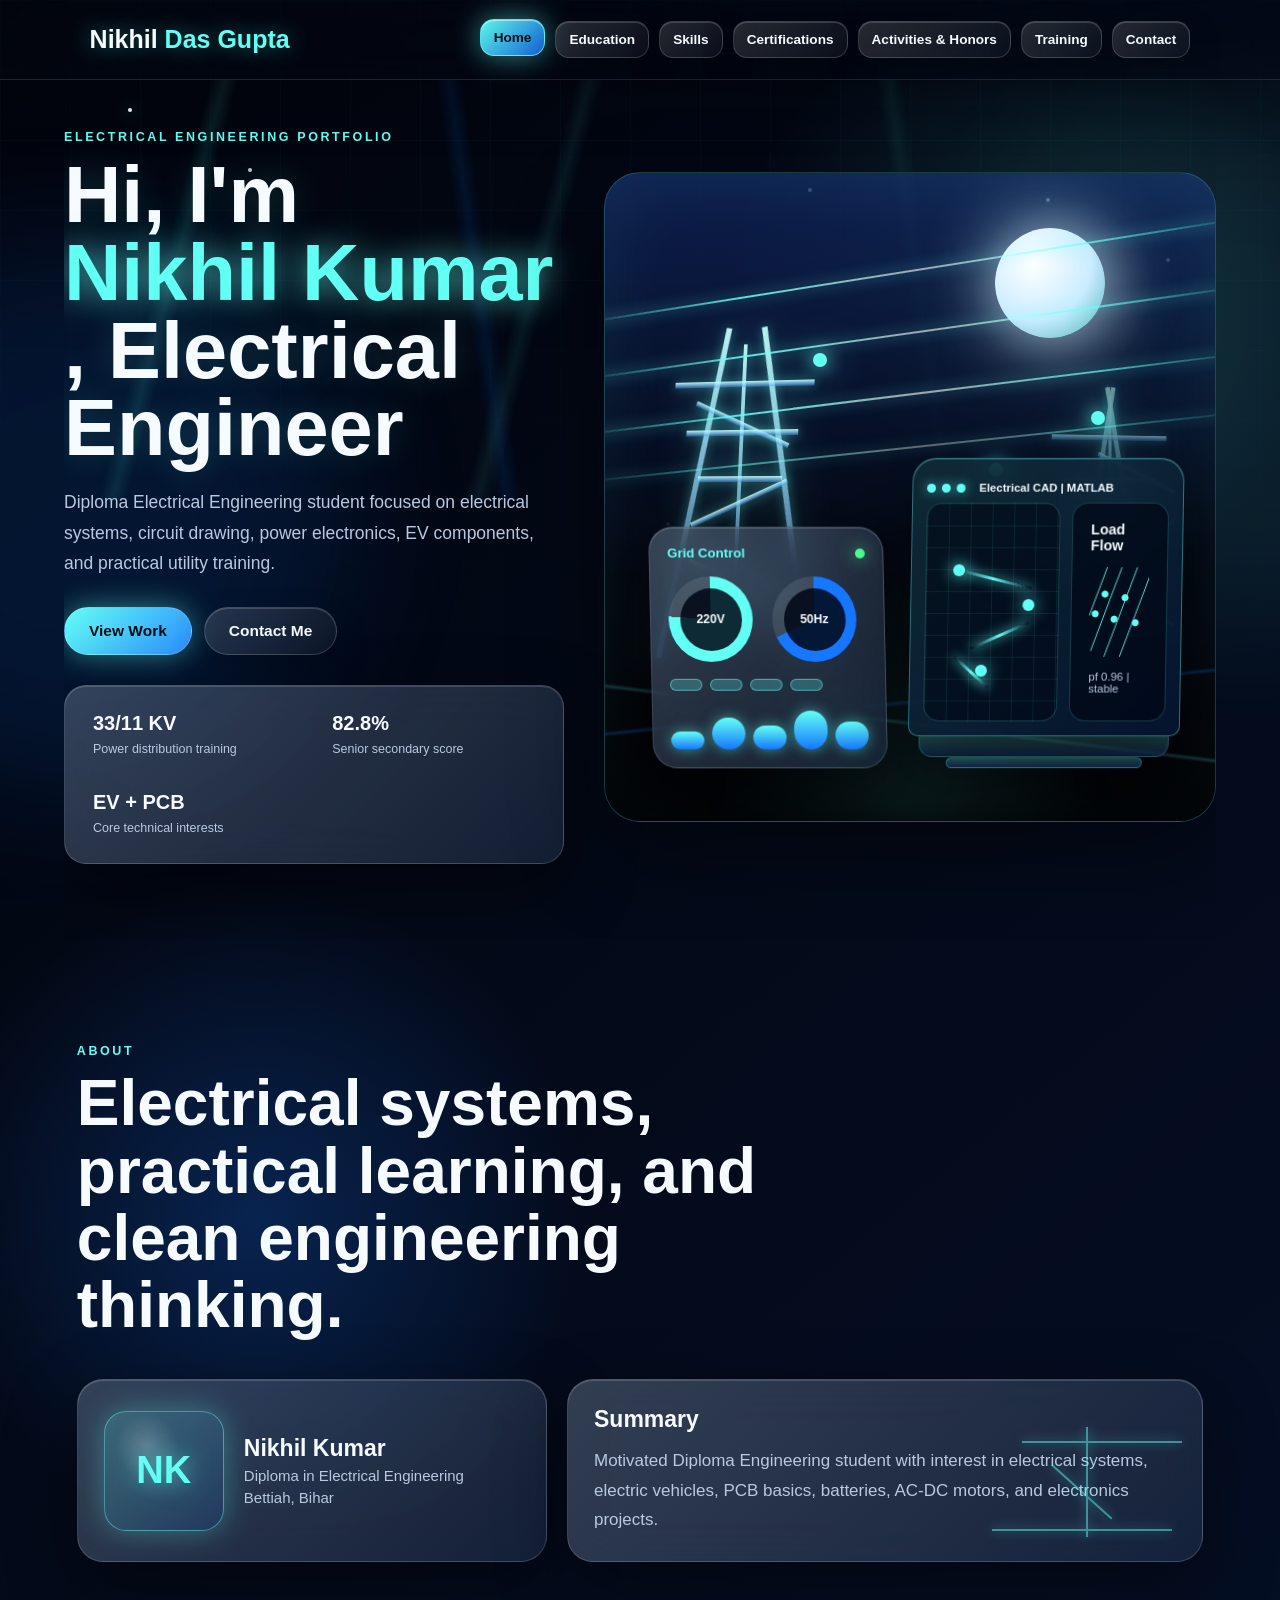
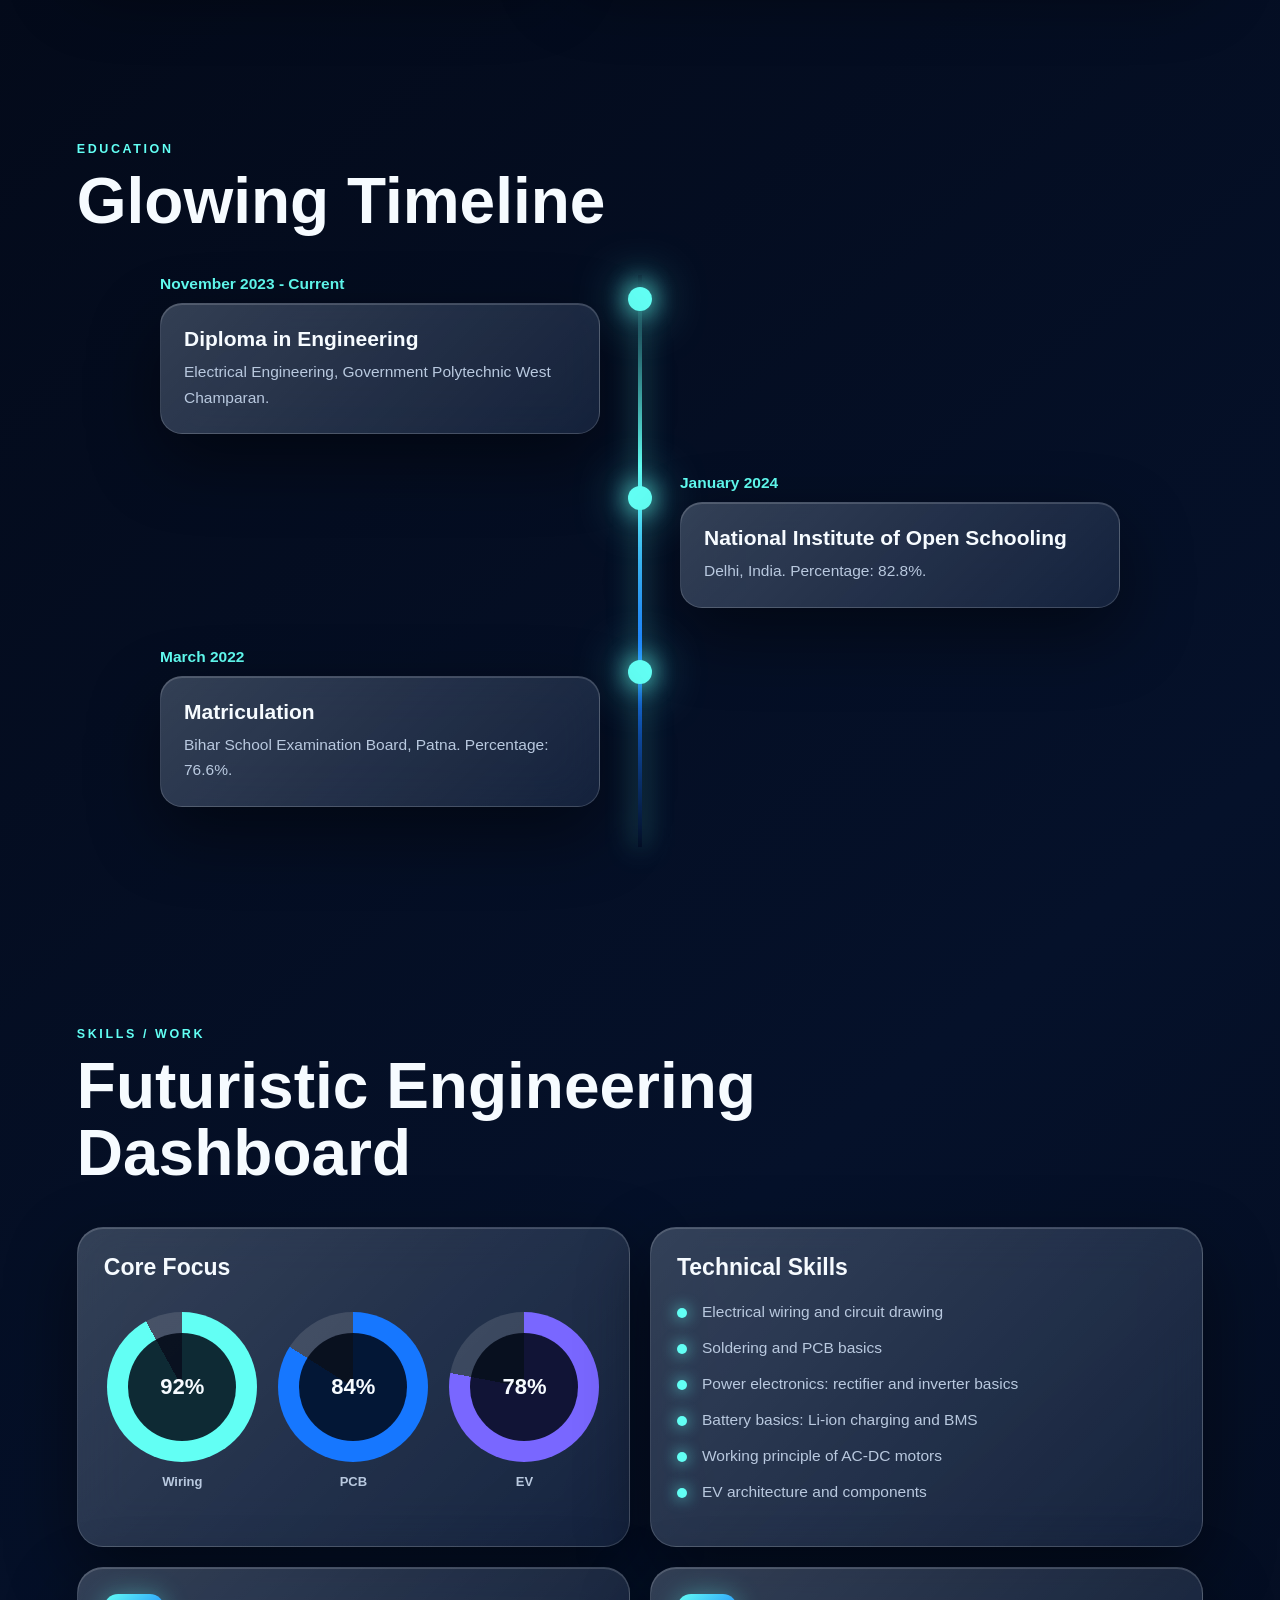
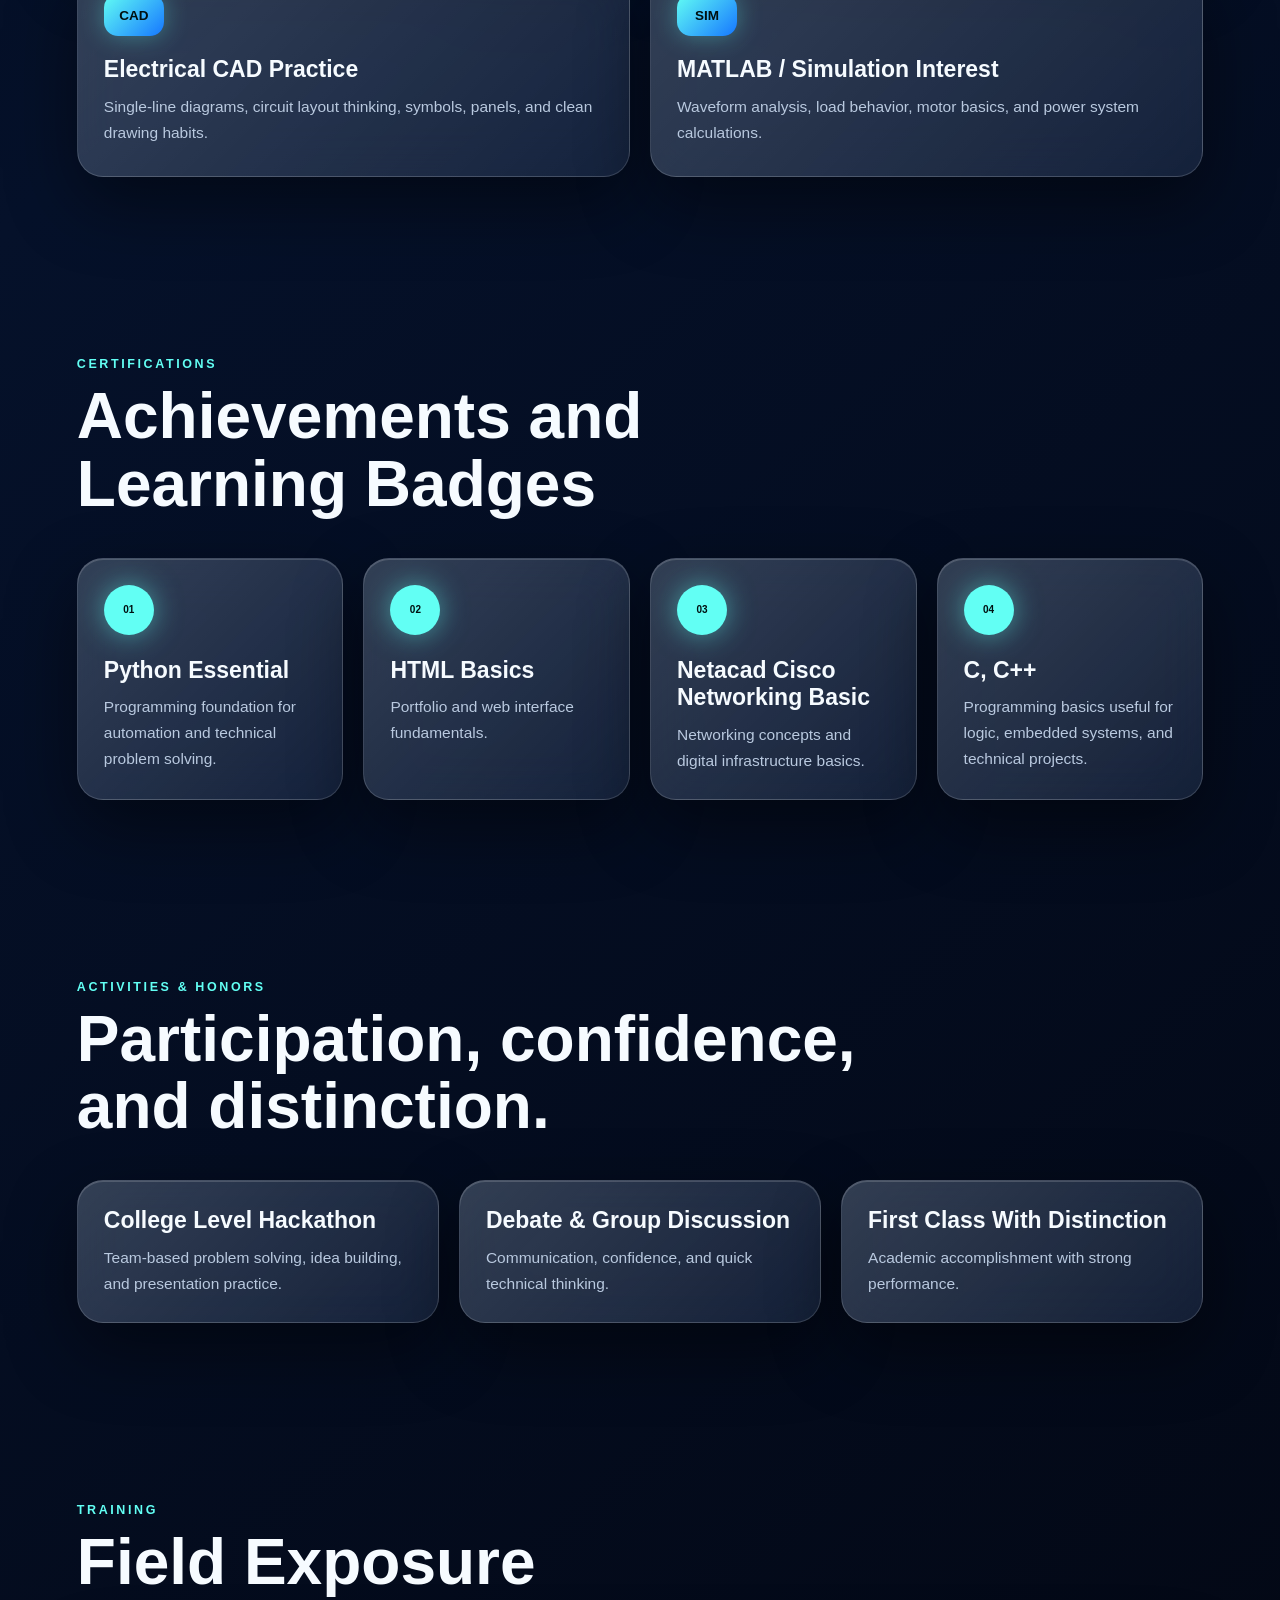
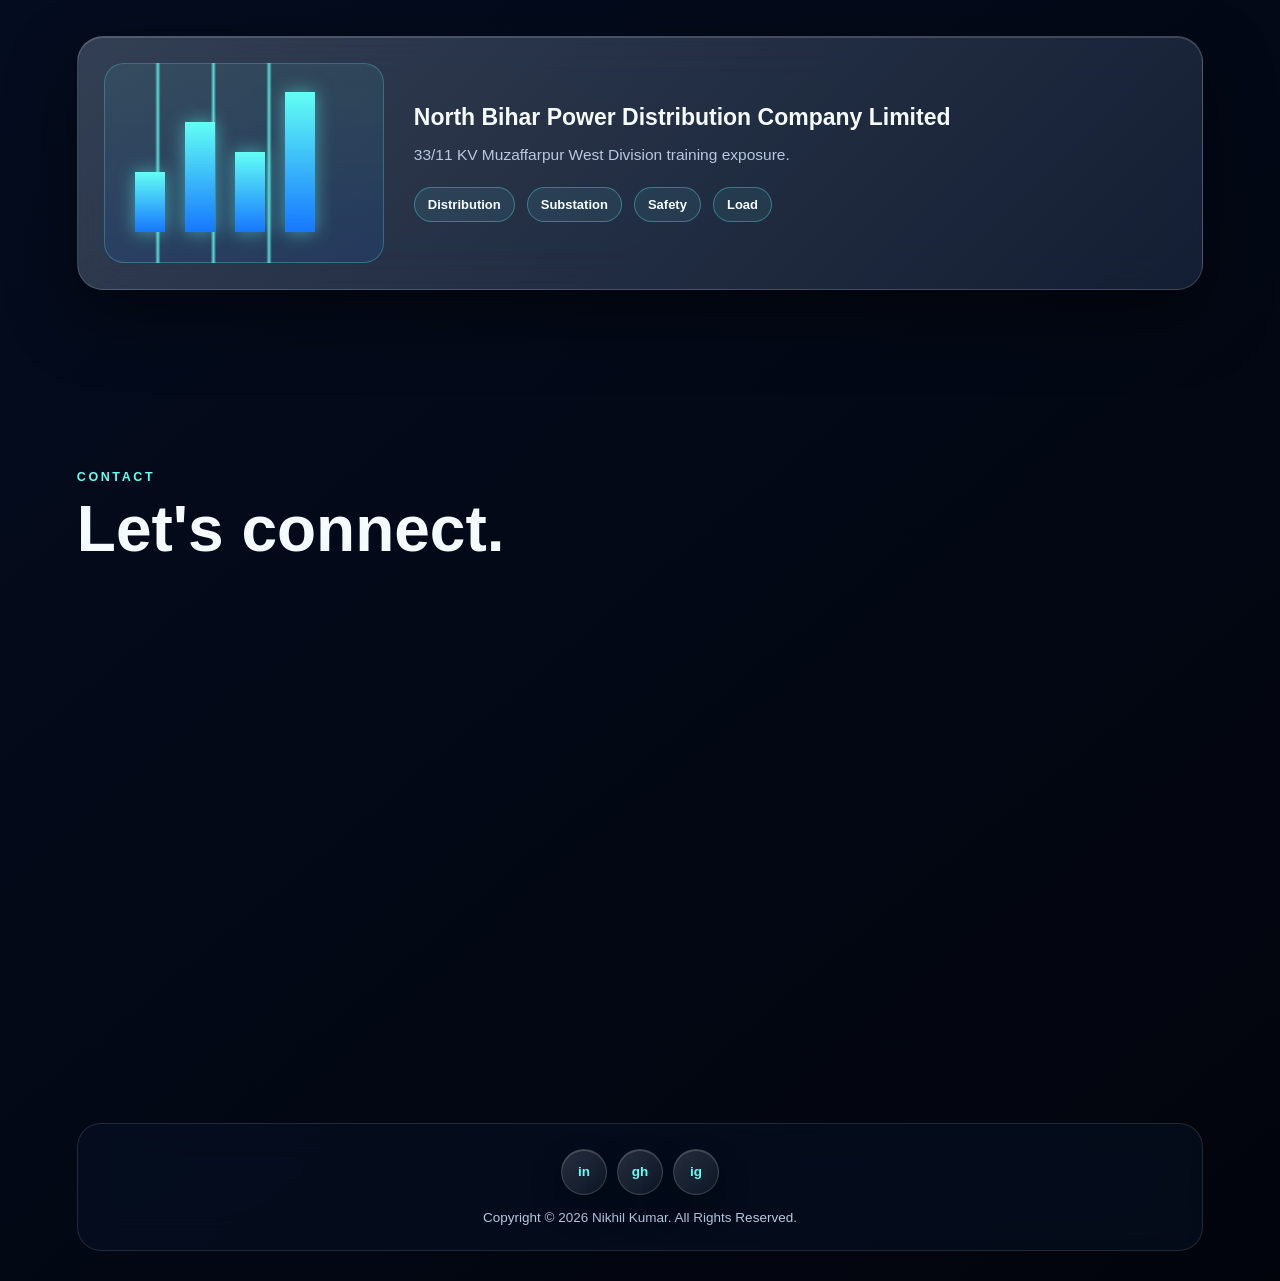
==== commit 0a3d96d9: "Update index.html" ====
--- a/index.html
+++ b/index.html
@@ -16,7 +16,7 @@
     </div>
 
     <header class="header">
-        <a href="#home" class="logo">Nikhil <span>Kumar</span></a>
+        <a href="#home" class="logo">Nikhil <span>Das Gupta</span></a>
         <button class="menu-toggle" id="menu-icon" aria-label="Open menu">Menu</button>
 
         <nav class="navbar">
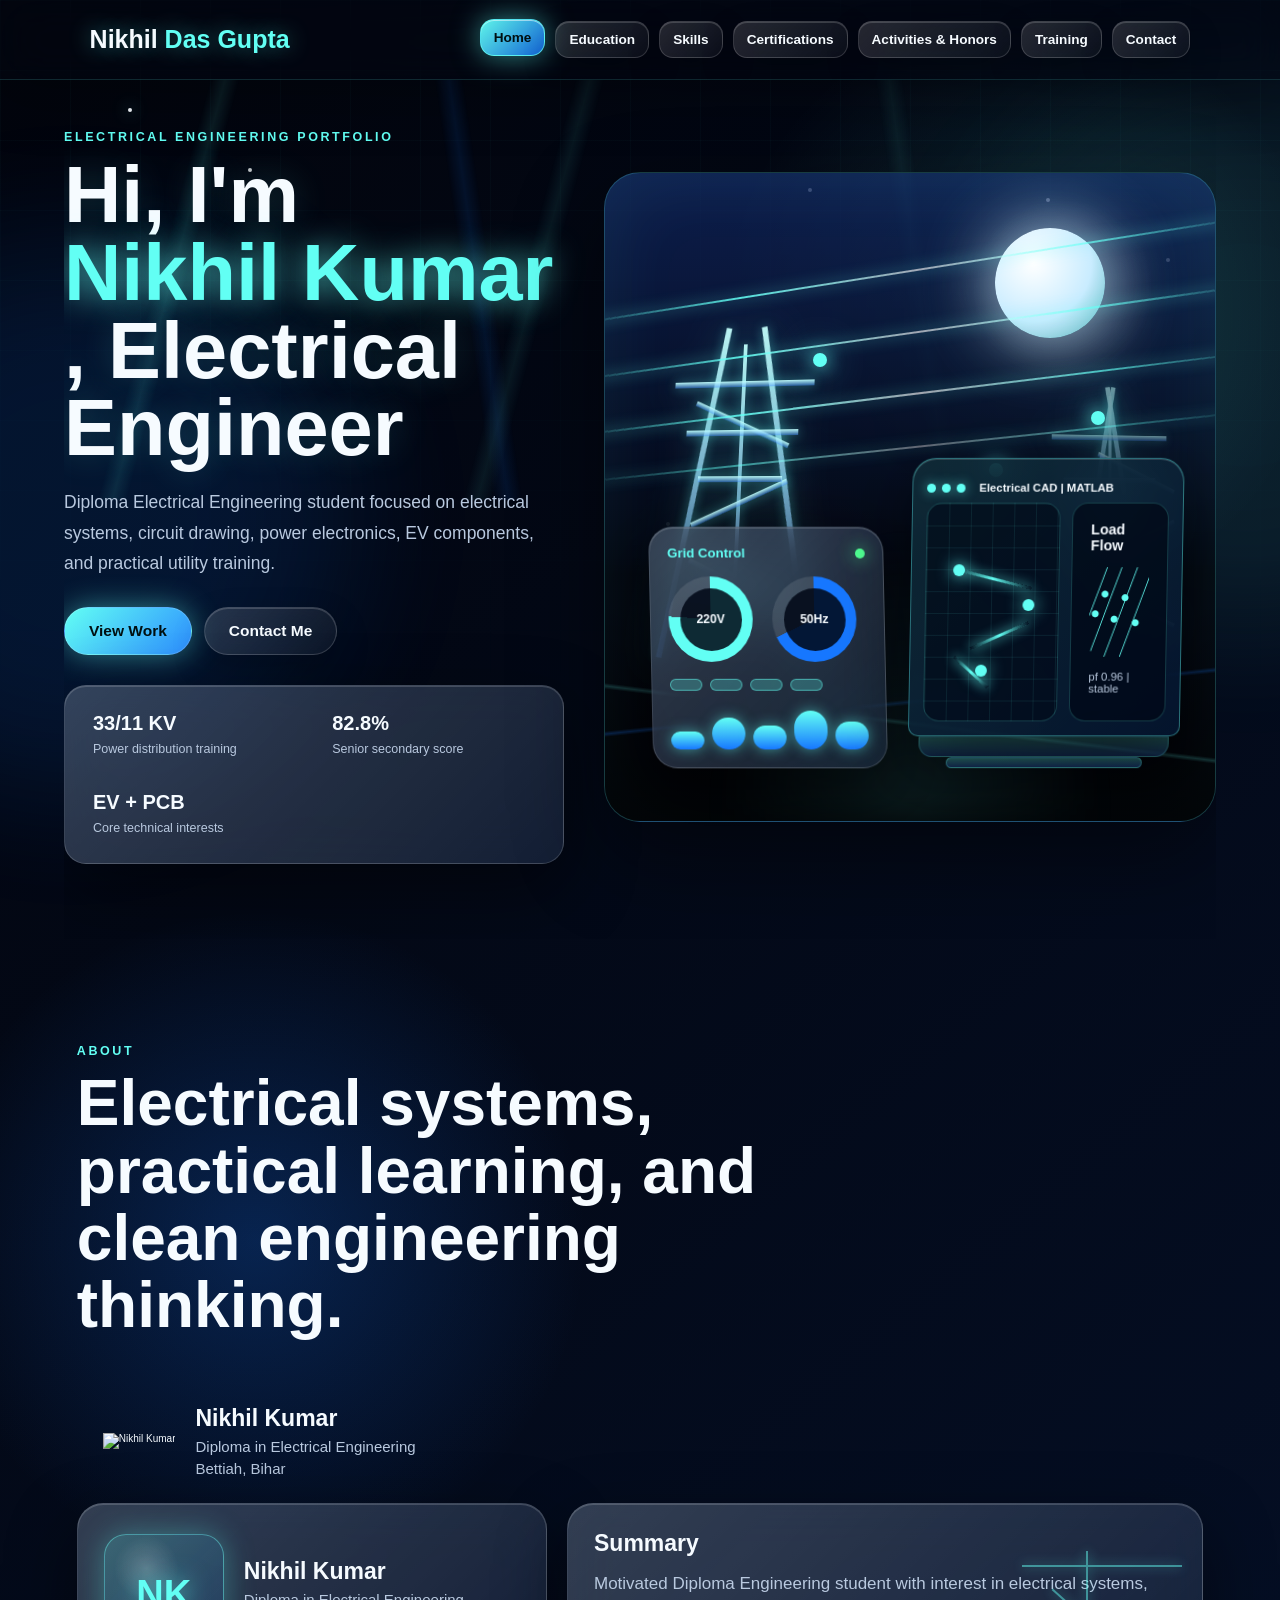
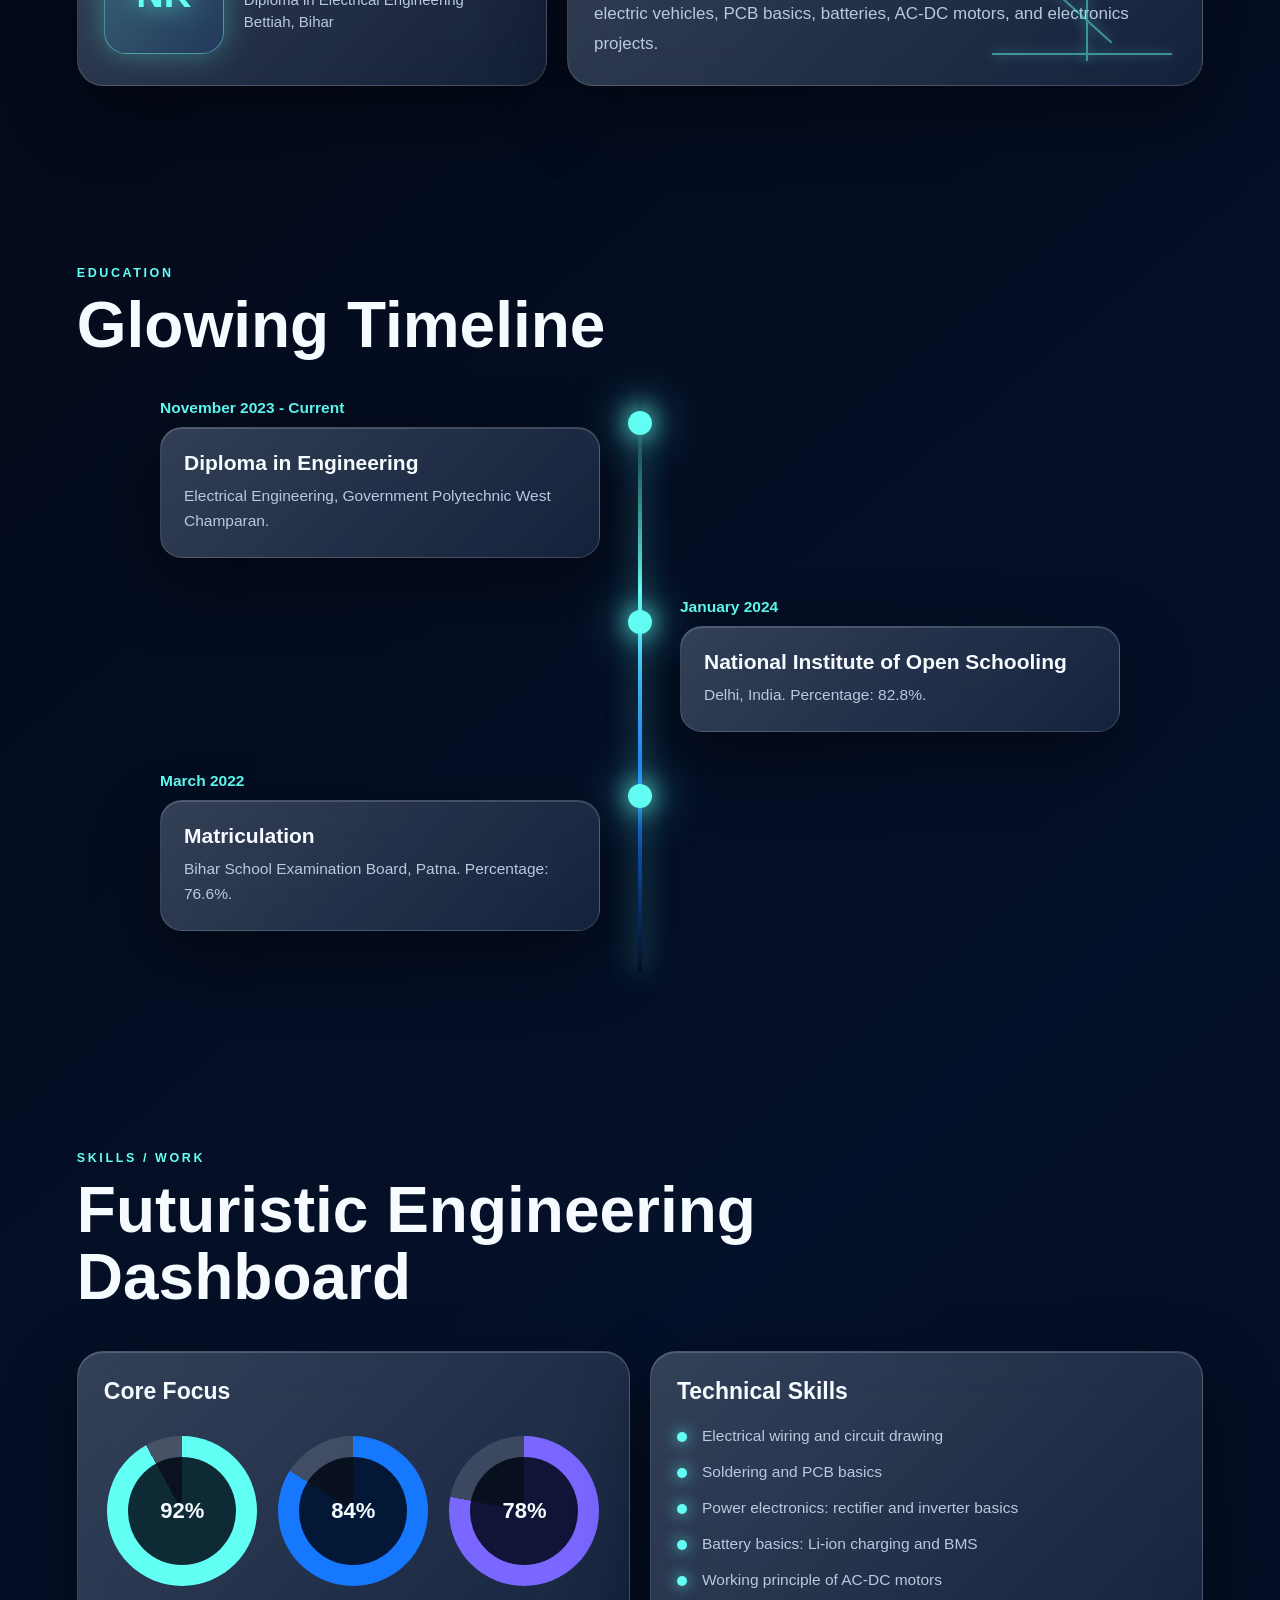
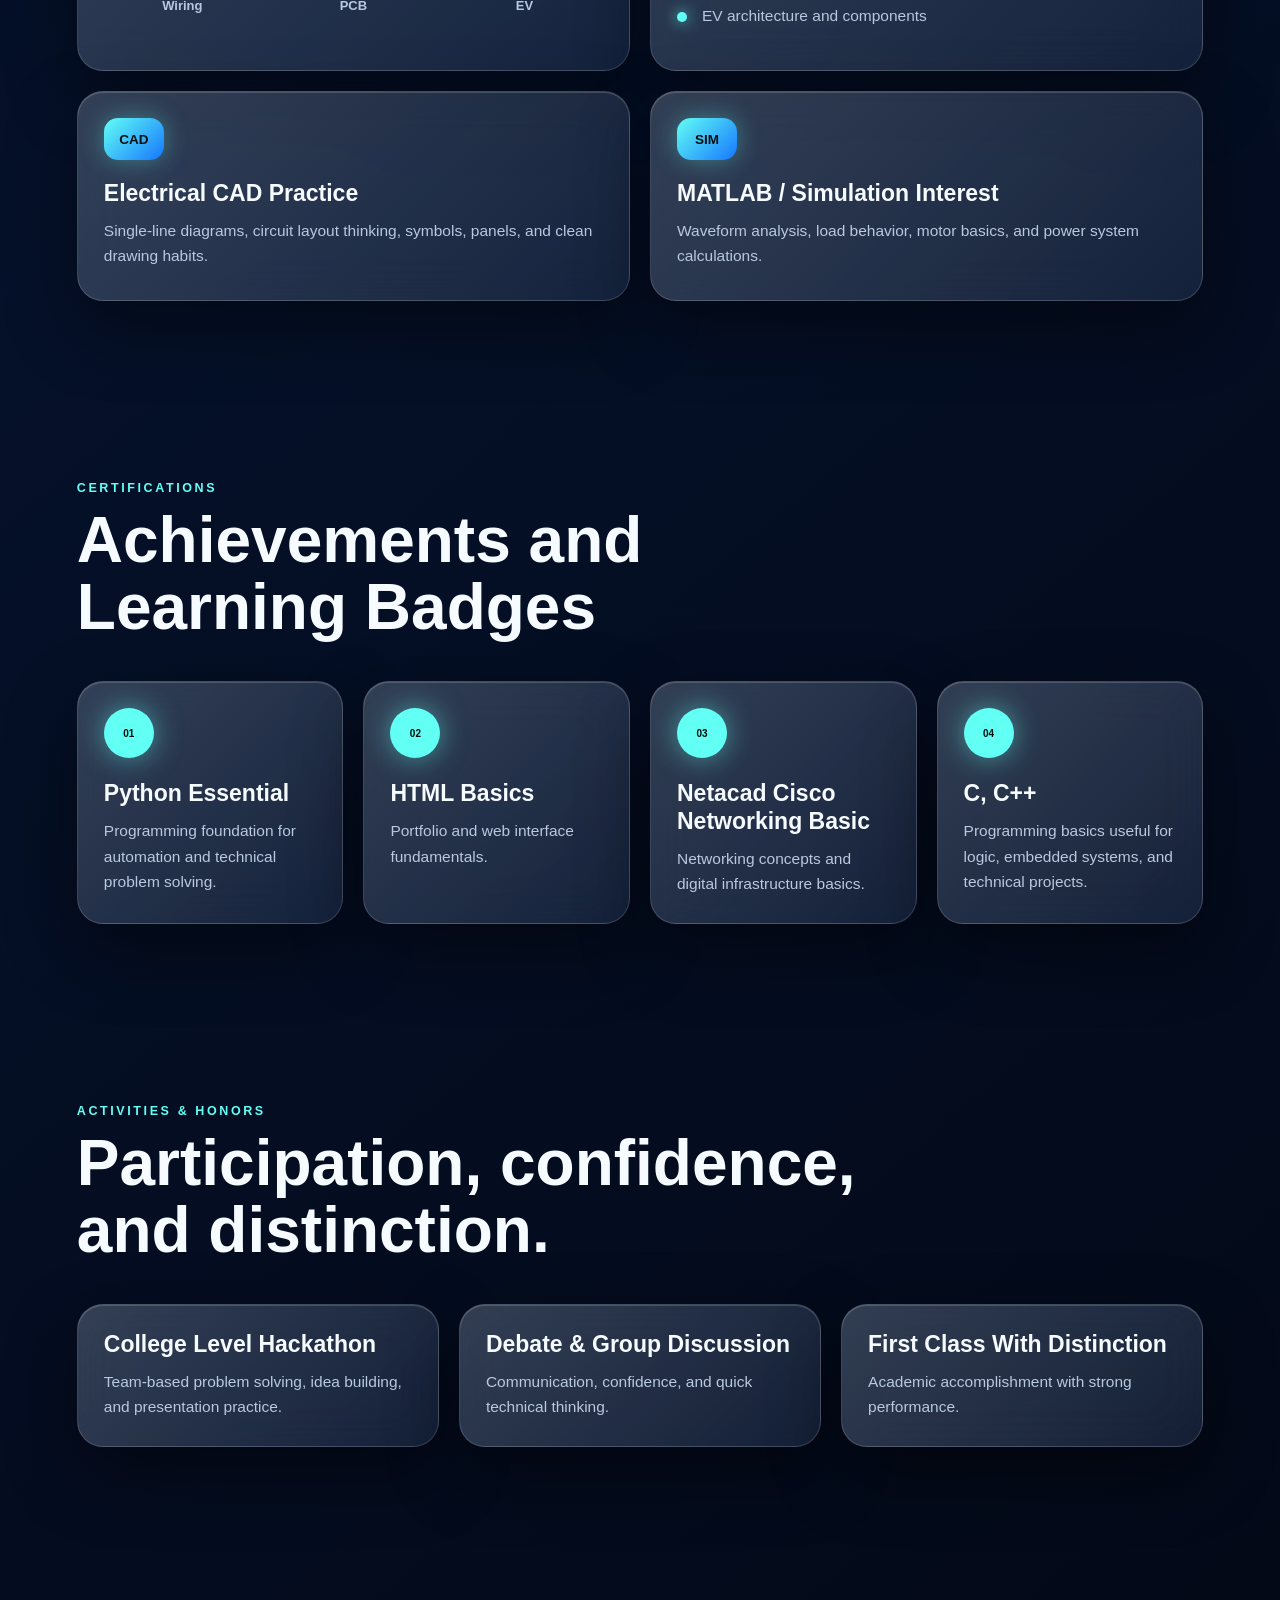
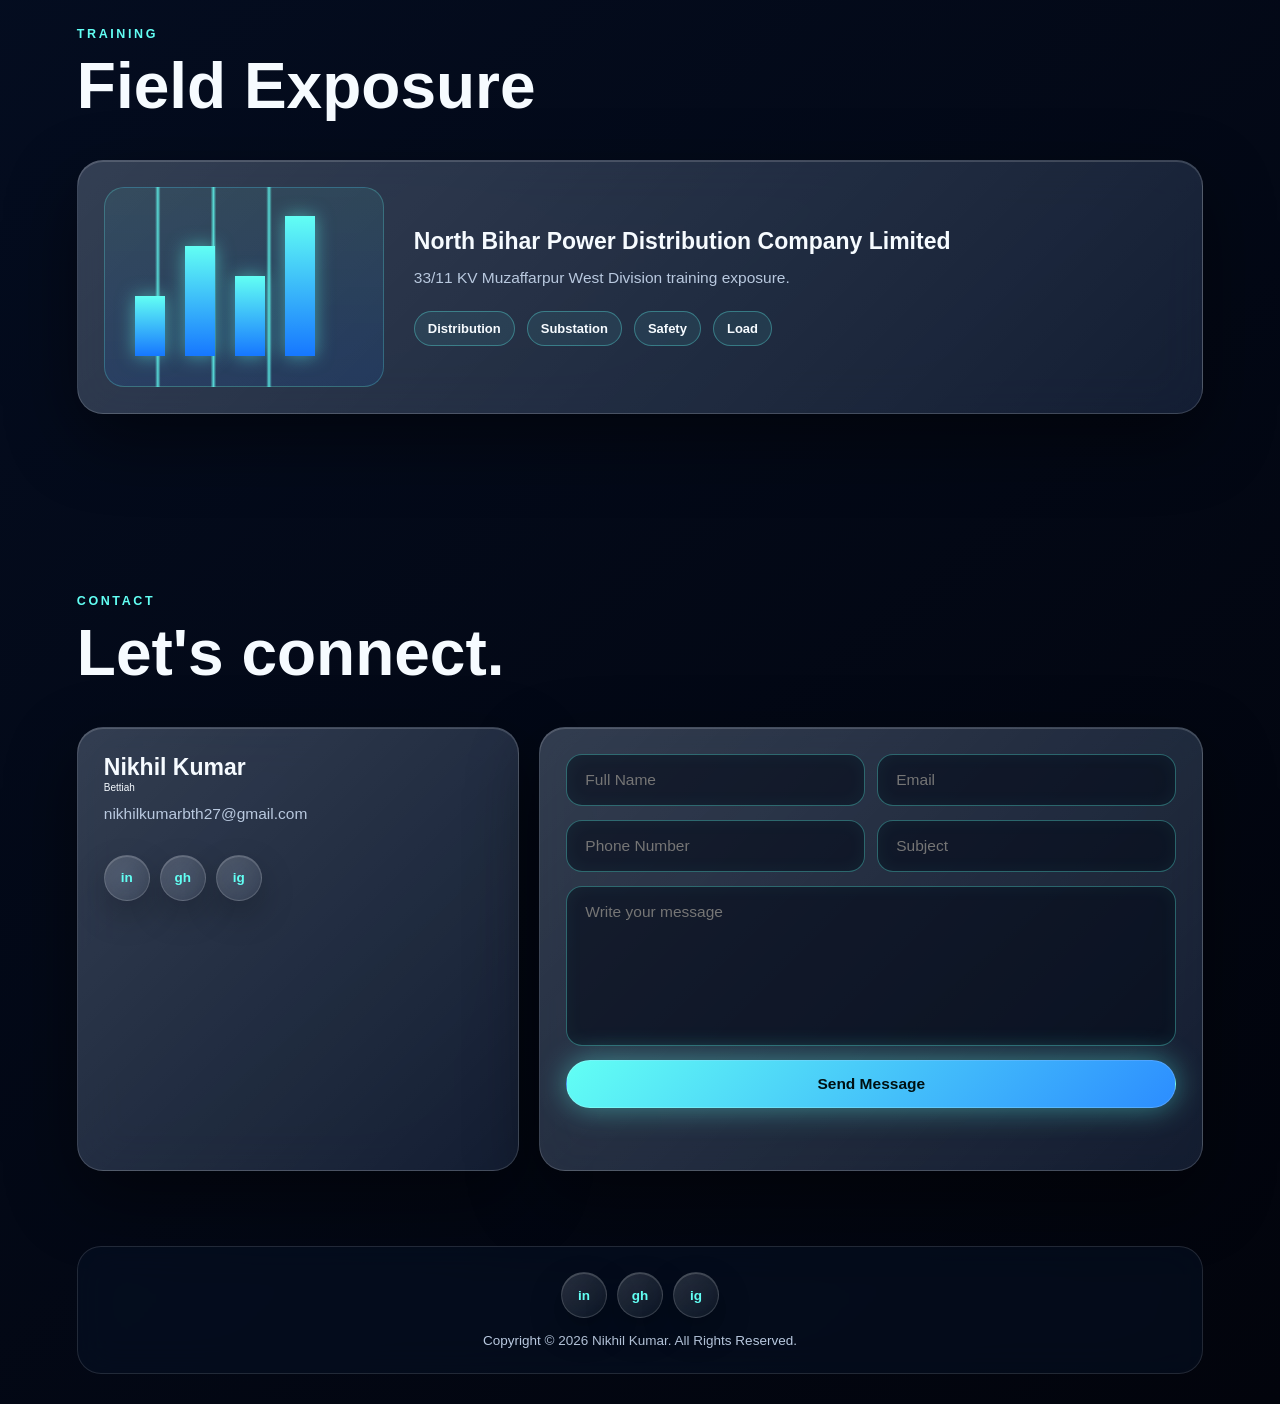
==== commit 3e1e427e: "Update index.html" ====
--- a/index.html
+++ b/index.html
@@ -150,6 +150,25 @@
                 <h2>Electrical systems, practical learning, and clean engineering thinking.</h2>
             </div>
 
+
+
+
+            <div class="profile-card">
+  <div class="profile-image">
+    <img src="photo.jpg" alt="Nikhil Kumar">
+  </div>
+
+  <div class="profile-info">
+    <h3>Nikhil Kumar</h3>
+    <p>Diploma in Electrical Engineering</p>
+    <span>Bettiah, Bihar</span>
+  </div>
+</div>
+
+
+
+            
+
             <div class="about-grid">
                 <article class="profile-card glass-panel reveal">
                     <div class="profile-initials" aria-hidden="true">NK</div>
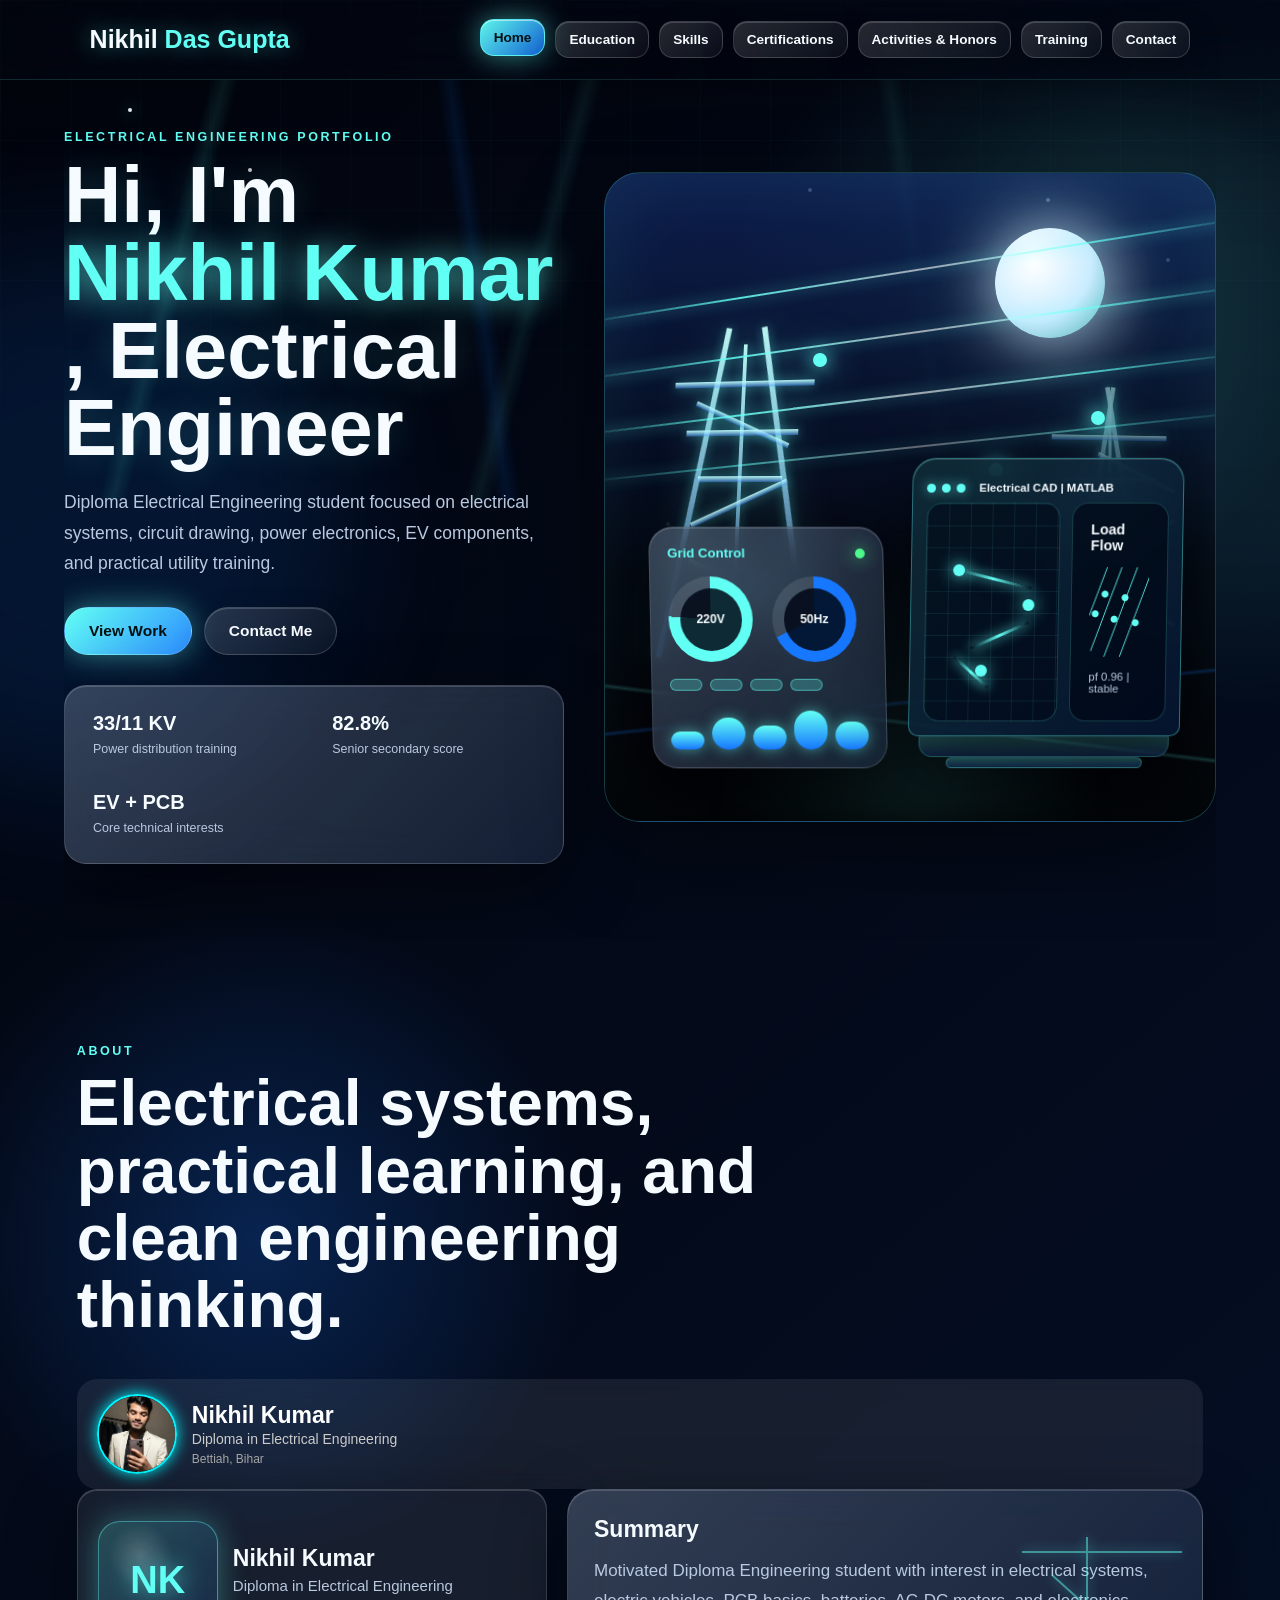
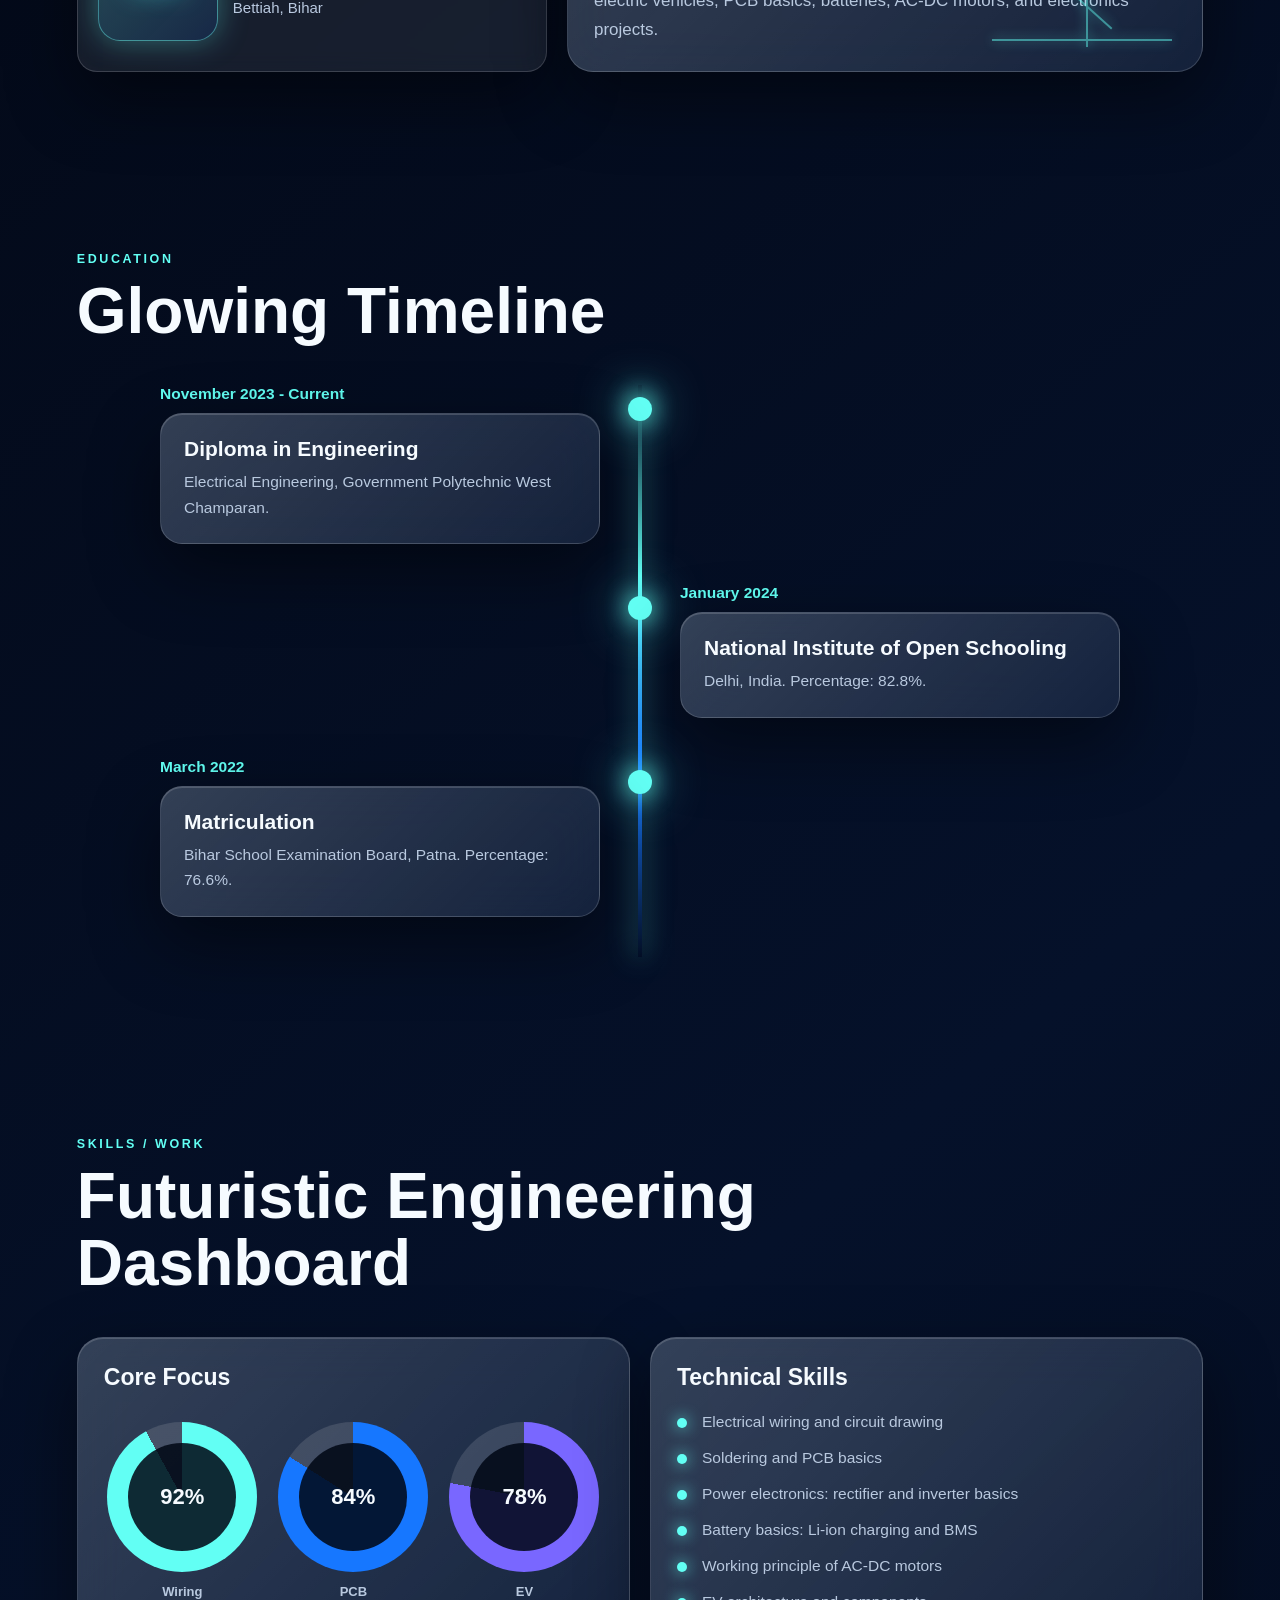
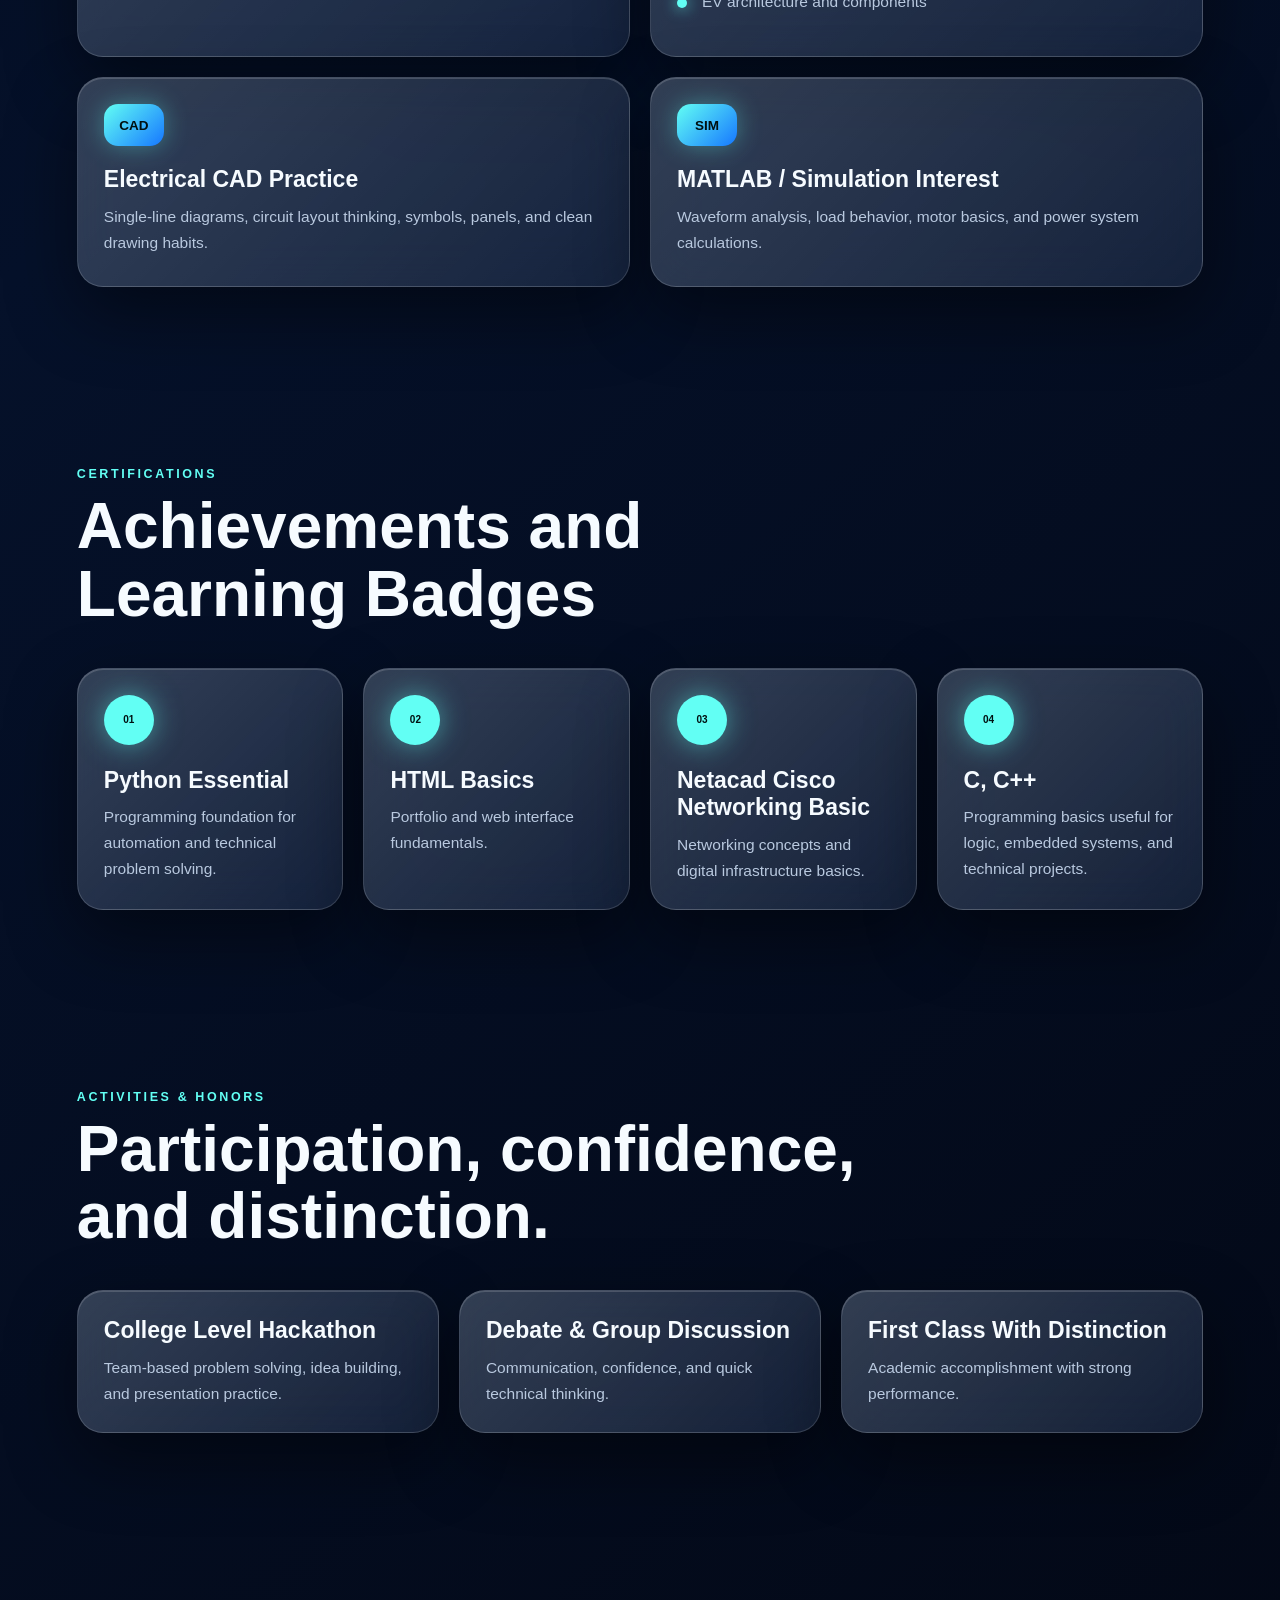
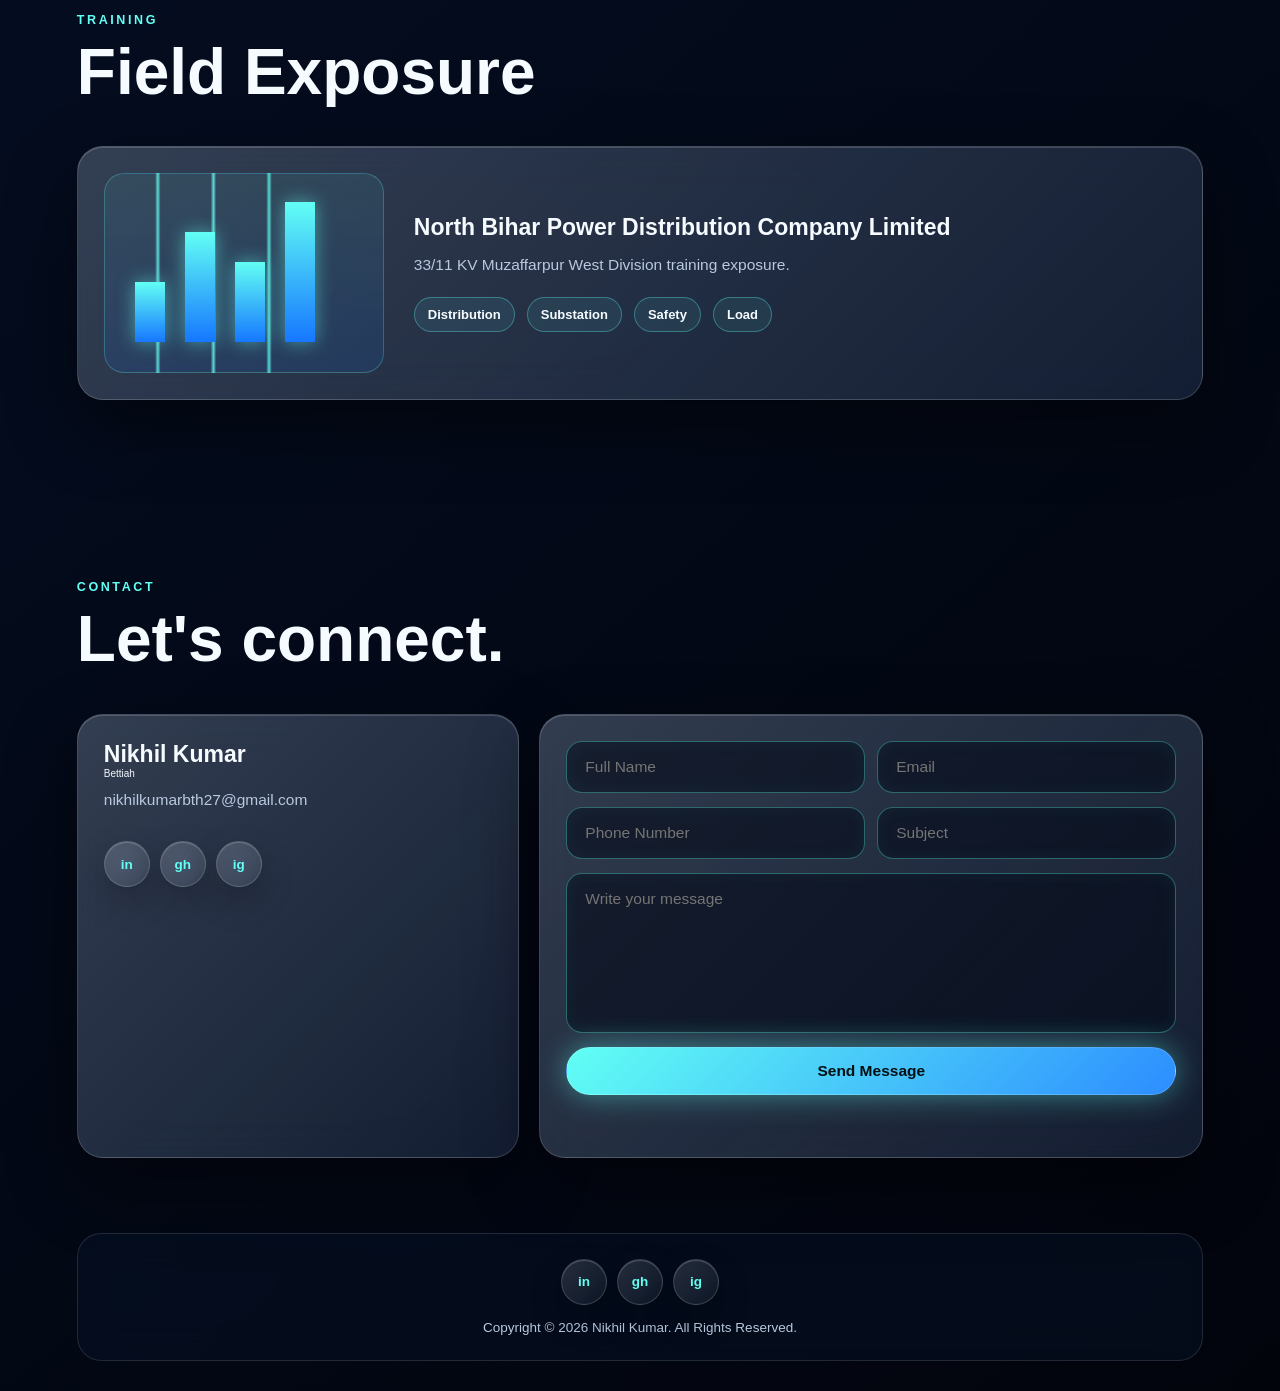
==== commit 68ec280f: "Update index.html" ====
--- a/index.html
+++ b/index.html
@@ -155,7 +155,7 @@
 
             <div class="profile-card">
   <div class="profile-image">
-    <img src="photo.jpg" alt="Nikhil Kumar">
+    <img src="photo.jpeg" alt="Nikhil Kumar">
   </div>
 
   <div class="profile-info">
--- a/Style.css
+++ b/Style.css
@@ -1592,3 +1592,89 @@
         flex-direction: column;
     }
 }
+.profile-card {
+  display: flex;
+  align-items: center;
+  gap: 15px;
+  padding: 15px 20px;
+  border-radius: 20px;
+  background: rgba(255, 255, 255, 0.08);
+  backdrop-filter: blur(10px);
+  transition: 0.4s ease;
+  position: relative;
+  overflow: hidden;
+}
+
+/* Glow effect */
+.profile-card::before {
+  content: "";
+  position: absolute;
+  width: 150%;
+  height: 150%;
+  background: linear-gradient(120deg, transparent, #00f7ff, transparent);
+  top: -50%;
+  left: -50%;
+  transform: rotate(25deg);
+  opacity: 0;
+  transition: 0.5s;
+}
+
+.profile-card:hover::before {
+  opacity: 0.6;
+  animation: glowMove 2s linear infinite;
+}
+
+@keyframes glowMove {
+  0% { transform: rotate(25deg) translateX(-100%); }
+  100% { transform: rotate(25deg) translateX(100%); }
+}
+
+/* Hover lift */
+.profile-card:hover {
+  transform: translateY(-5px) scale(1.02);
+}
+
+/* Profile Image */
+.profile-image {
+  width: 80px;
+  height: 80px;
+  border-radius: 50%;
+  overflow: hidden;
+  border: 2px solid #00f7ff;
+  box-shadow: 0 0 15px #00f7ff;
+  transition: 0.4s;
+}
+
+.profile-image img {
+  width: 100%;
+  height: 100%;
+  object-fit: cover;
+  transition: 0.4s;
+}
+
+/* Image hover zoom */
+.profile-card:hover .profile-image img {
+  transform: scale(1.1);
+}
+
+/* Info */
+.profile-info h3 {
+  margin: 0;
+  color: #fff;
+}
+
+.profile-info p {
+  margin: 2px 0;
+  color: #ccc;
+  font-size: 14px;
+}
+
+.profile-info span {
+  font-size: 12px;
+  color: #aaa;
+}
+
+/* Text glow on hover */
+.profile-card:hover h3 {
+  color: #00f7ff;
+}
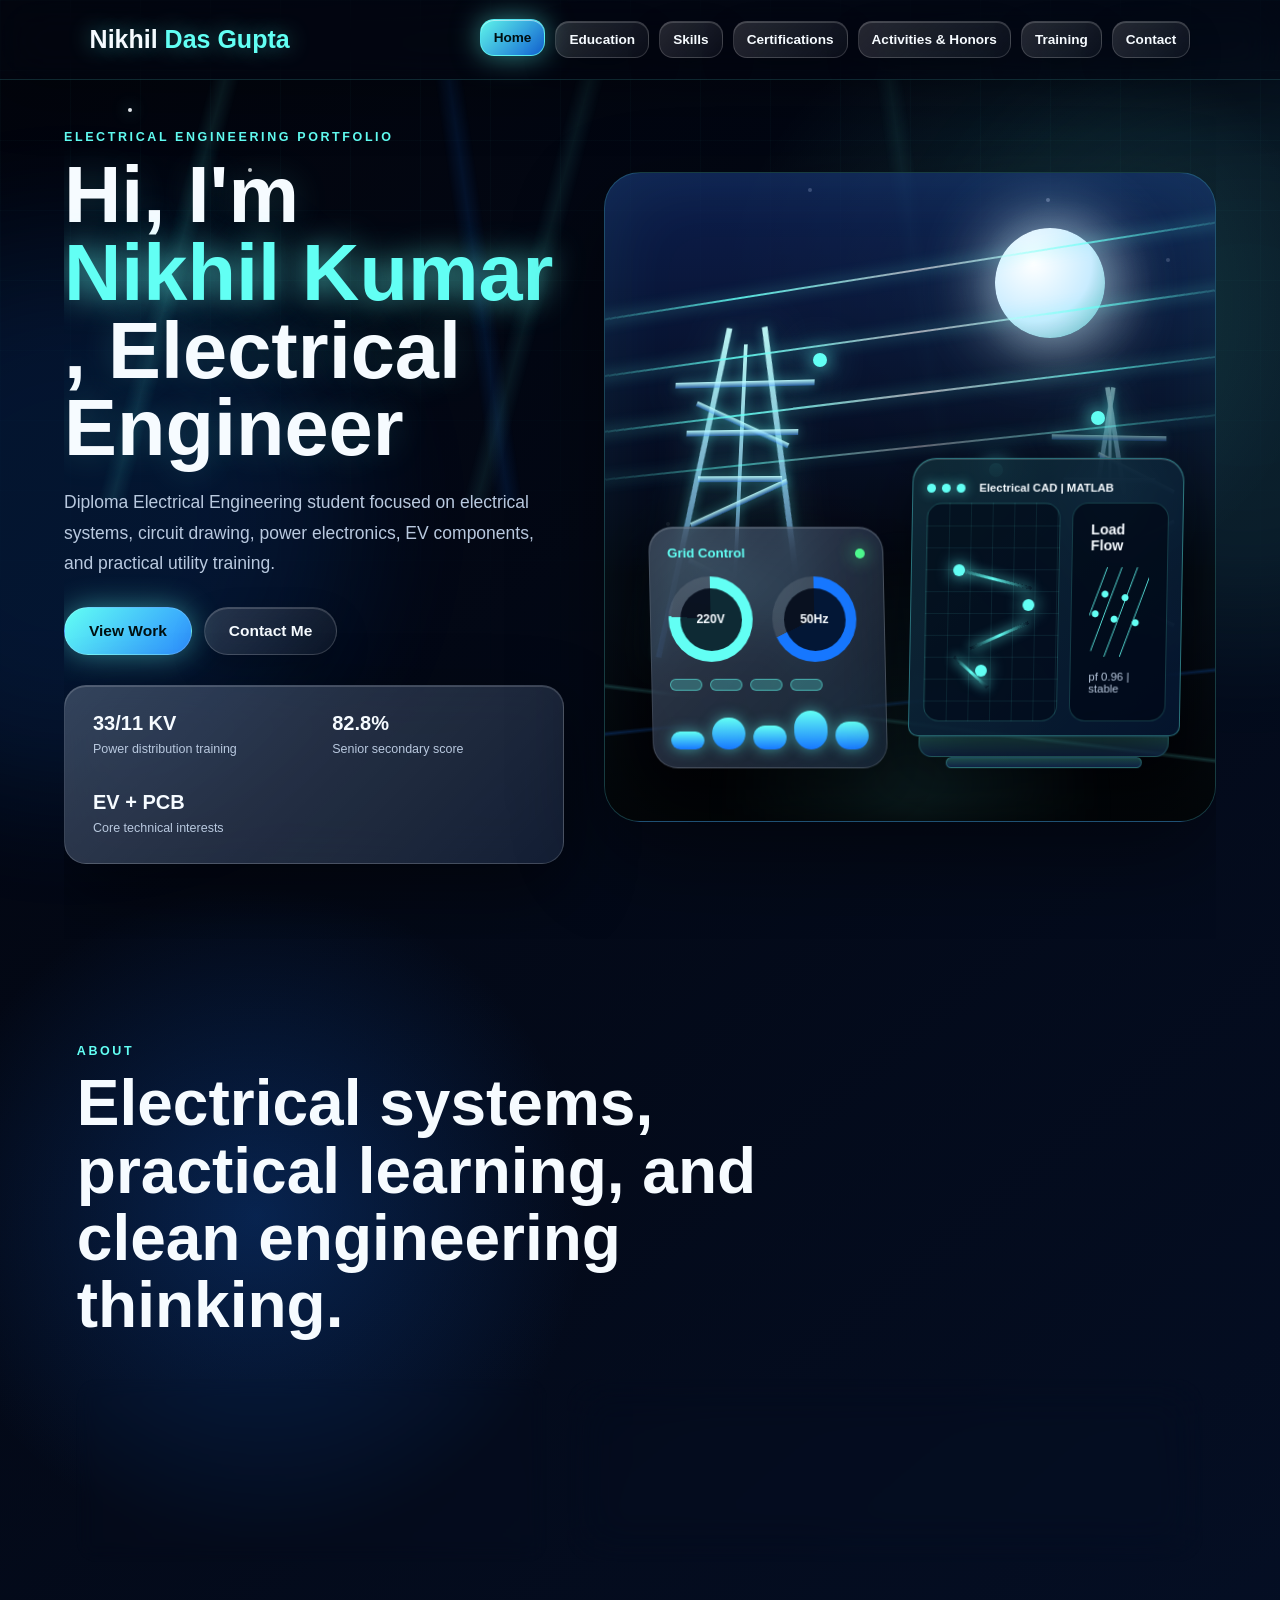
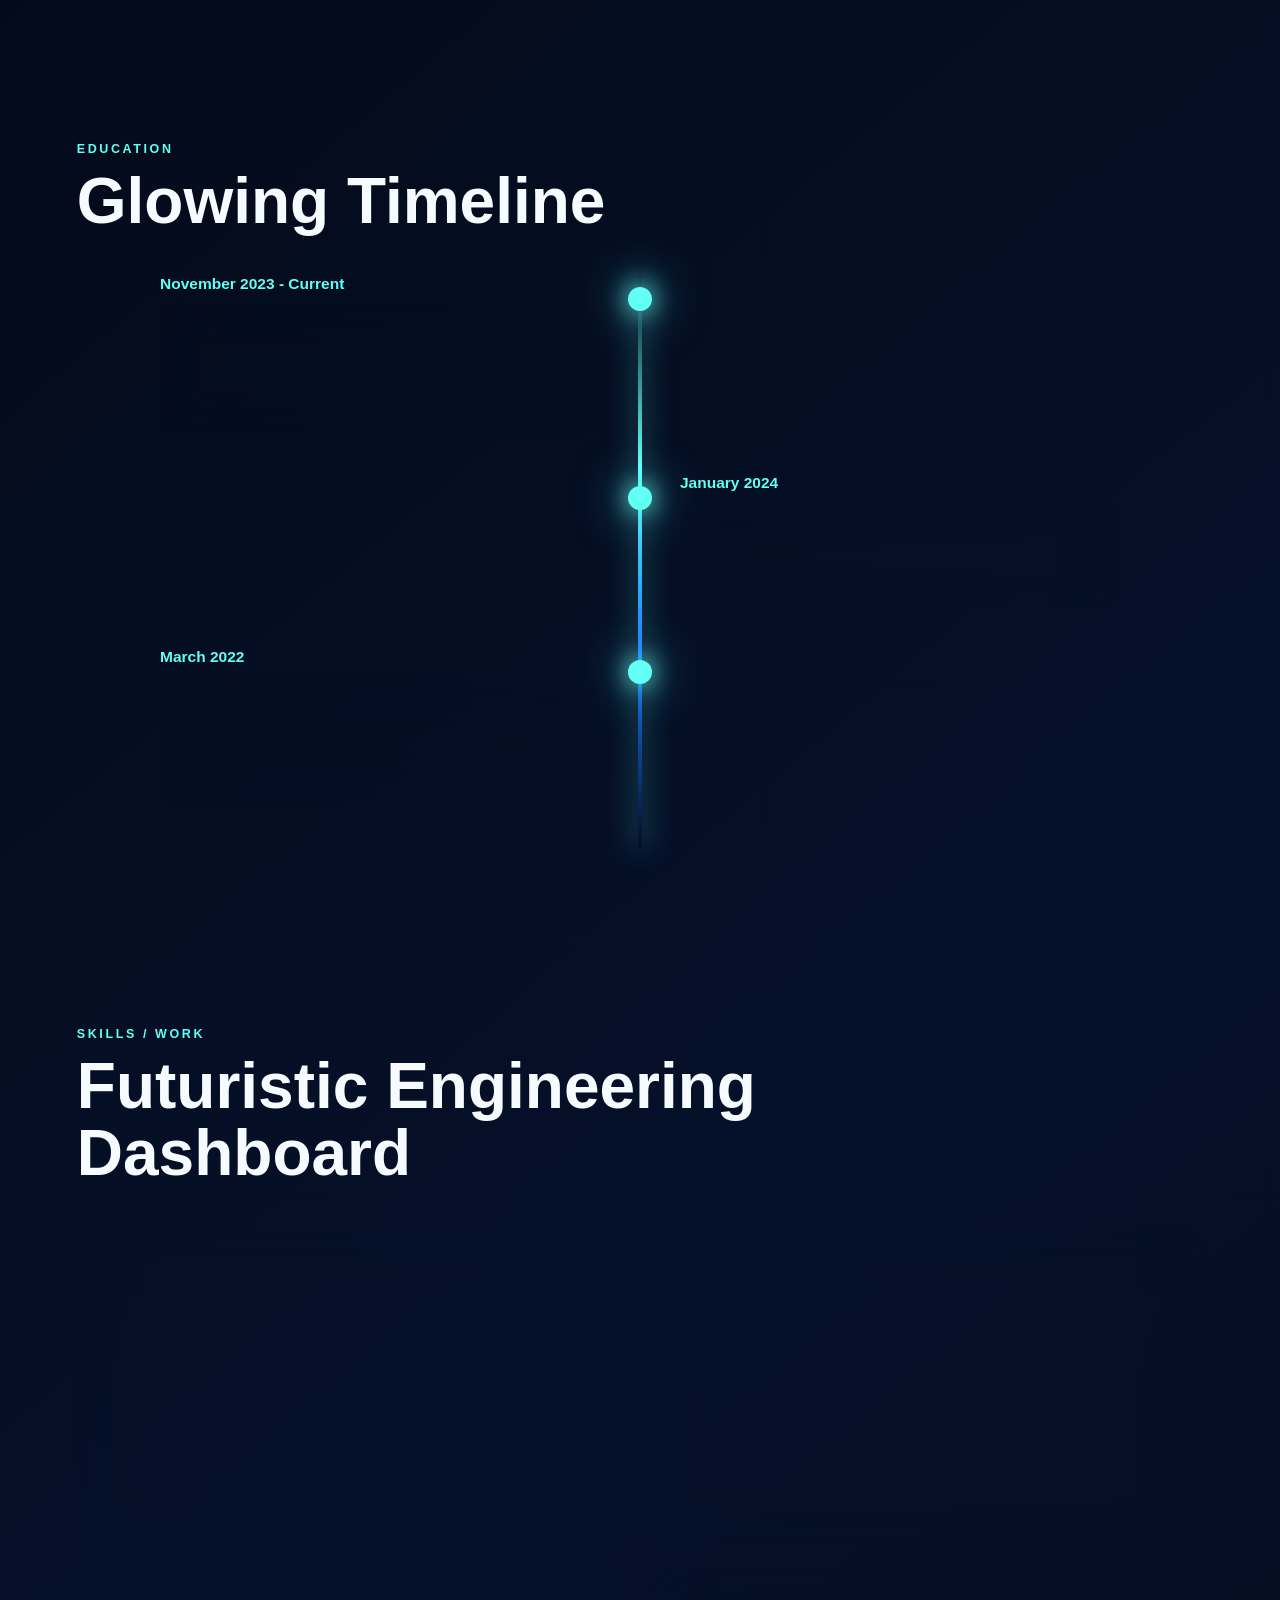
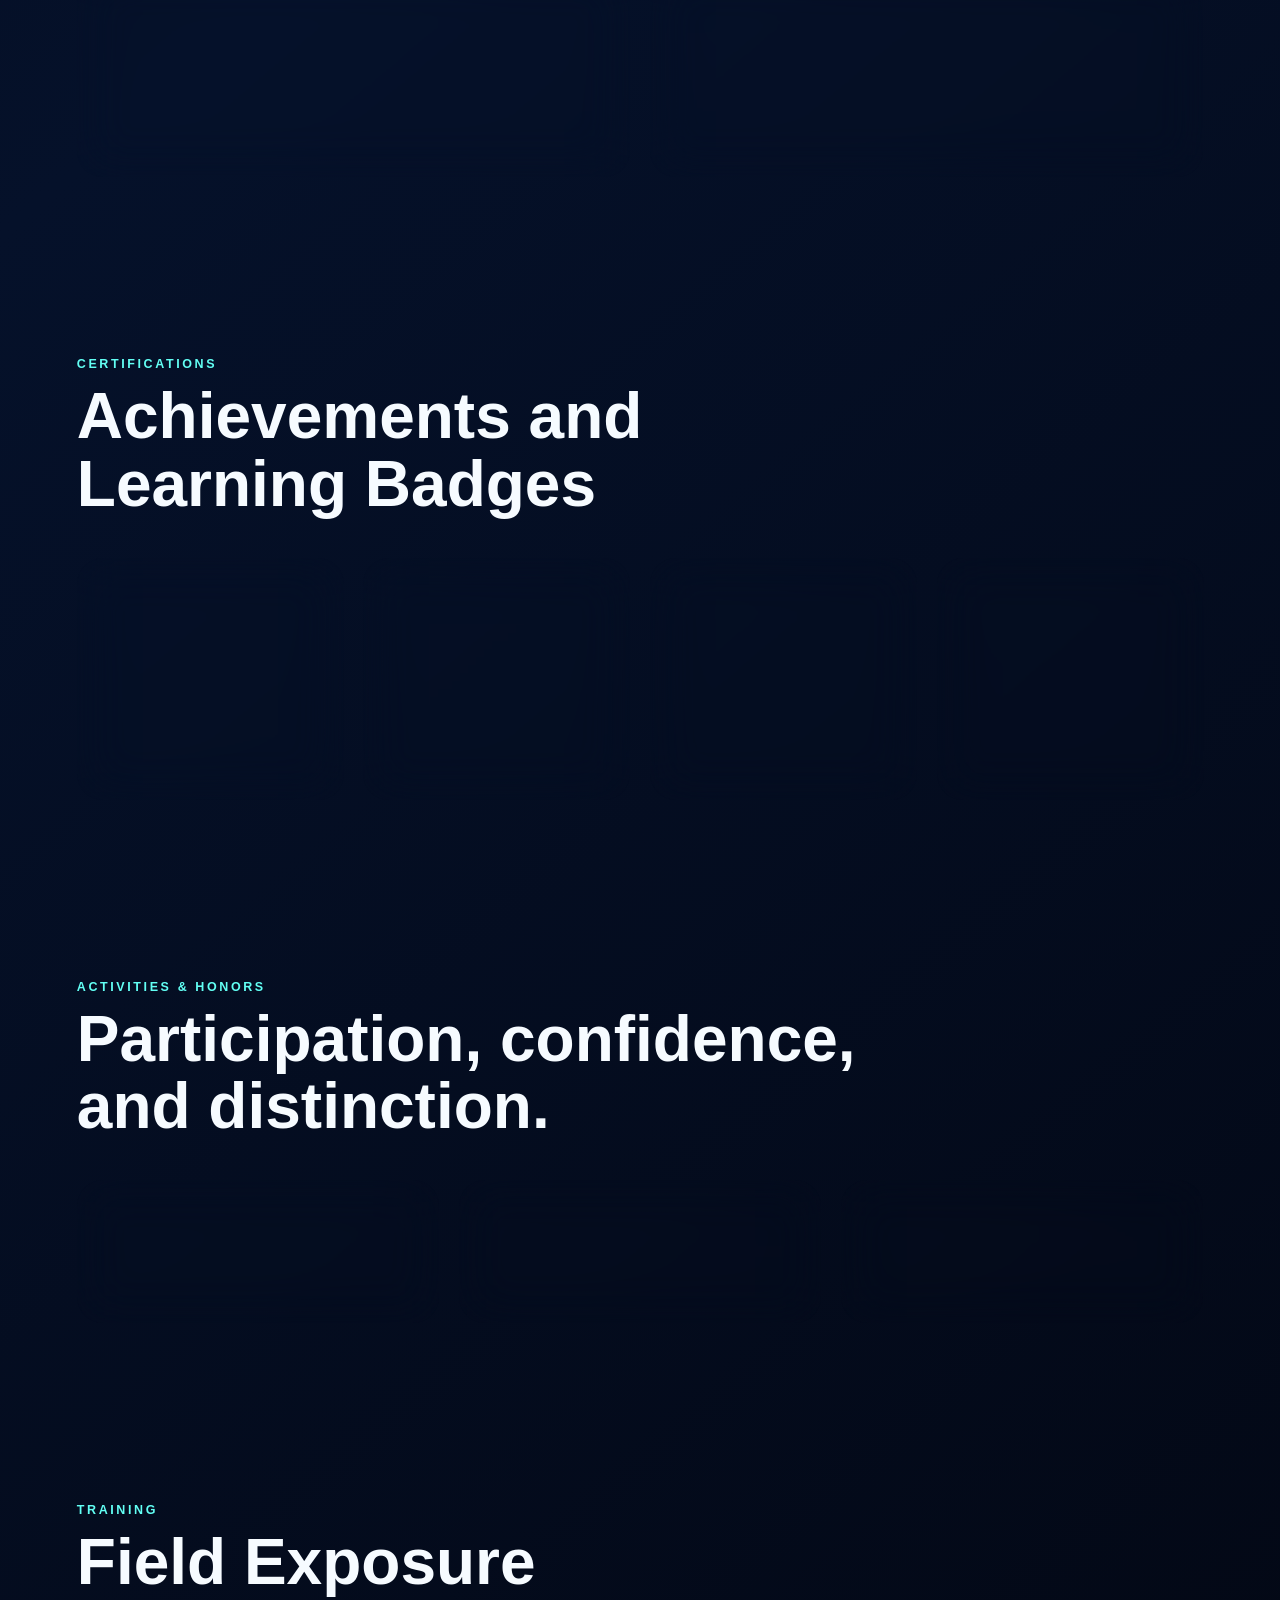
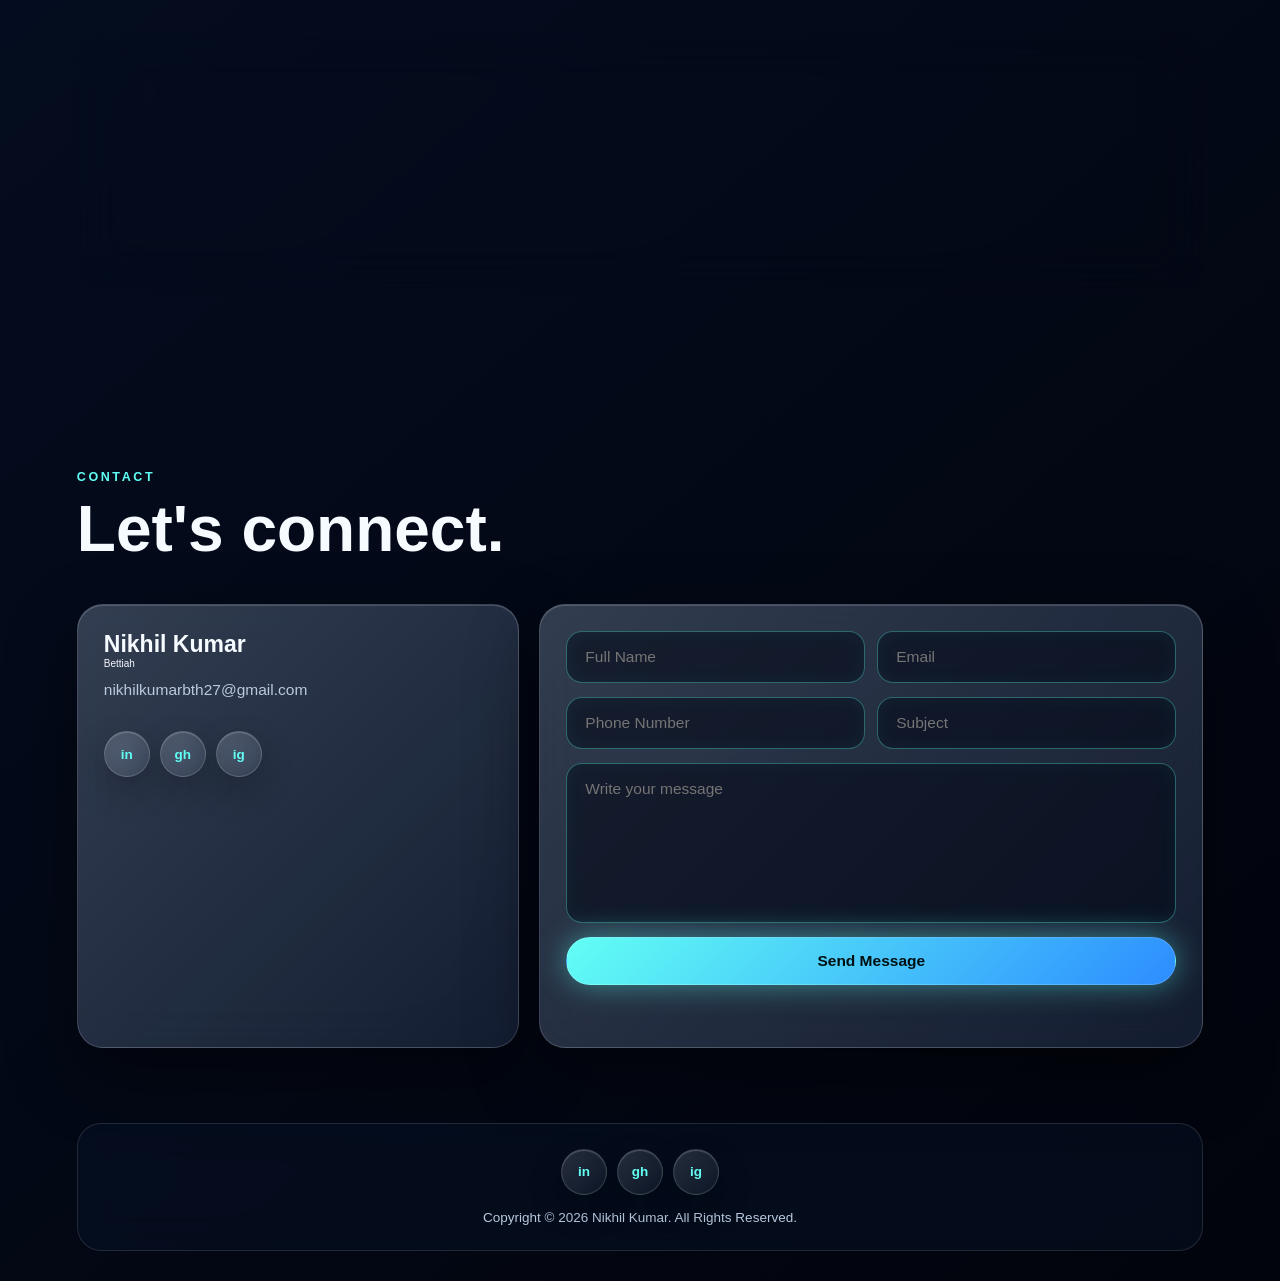
==== commit 93dc0721: "Update index.html" ====
--- a/index.html
+++ b/index.html
@@ -150,28 +150,11 @@
                 <h2>Electrical systems, practical learning, and clean engineering thinking.</h2>
             </div>
 
-
-
-
-            <div class="profile-card">
-  <div class="profile-image">
+            <div class="about-grid">
+                <article class="profile-card glass-panel reveal">
+                     <div class="profile-image">
     <img src="photo.jpeg" alt="Nikhil Kumar">
   </div>
-
-  <div class="profile-info">
-    <h3>Nikhil Kumar</h3>
-    <p>Diploma in Electrical Engineering</p>
-    <span>Bettiah, Bihar</span>
-  </div>
-</div>
-
-
-
-            
-
-            <div class="about-grid">
-                <article class="profile-card glass-panel reveal">
-                    <div class="profile-initials" aria-hidden="true">NK</div>
                     <div>
                         <h3>Nikhil Kumar</h3>
                         <p>Diploma in Electrical Engineering</p>
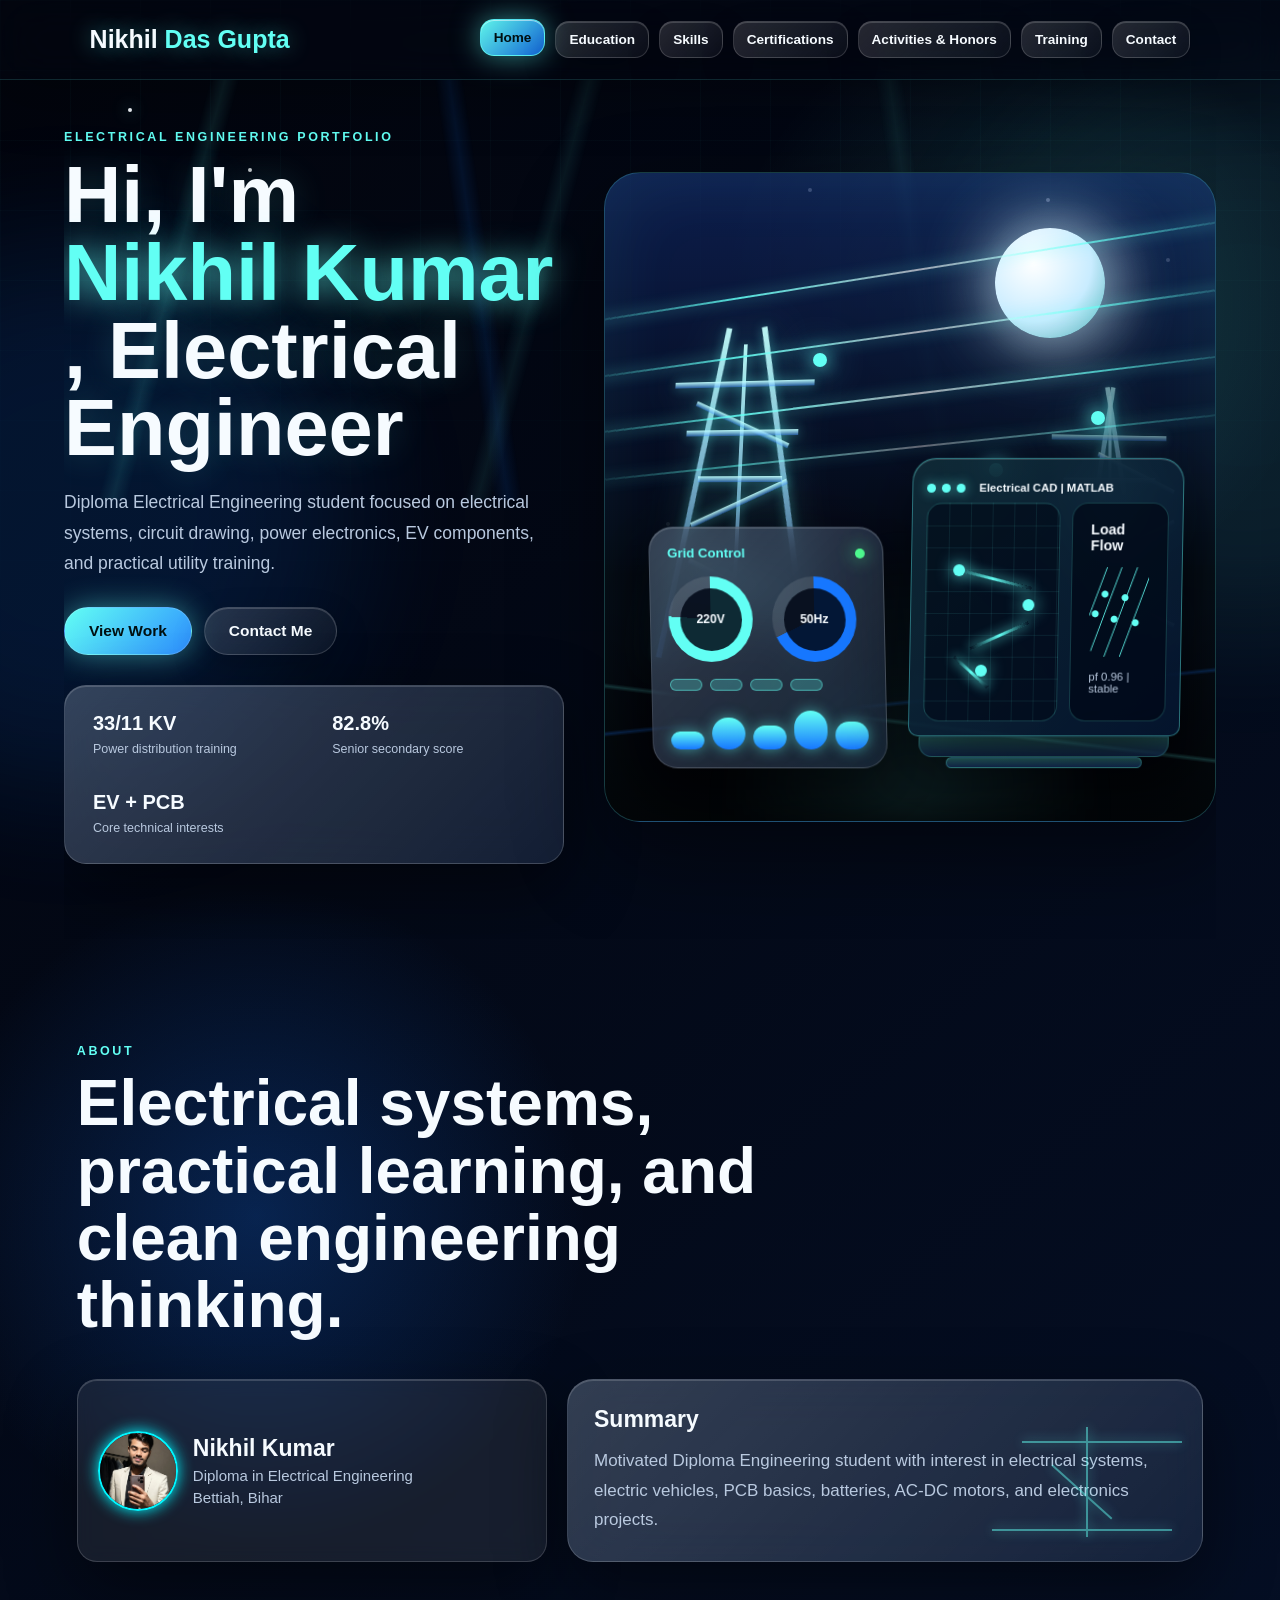
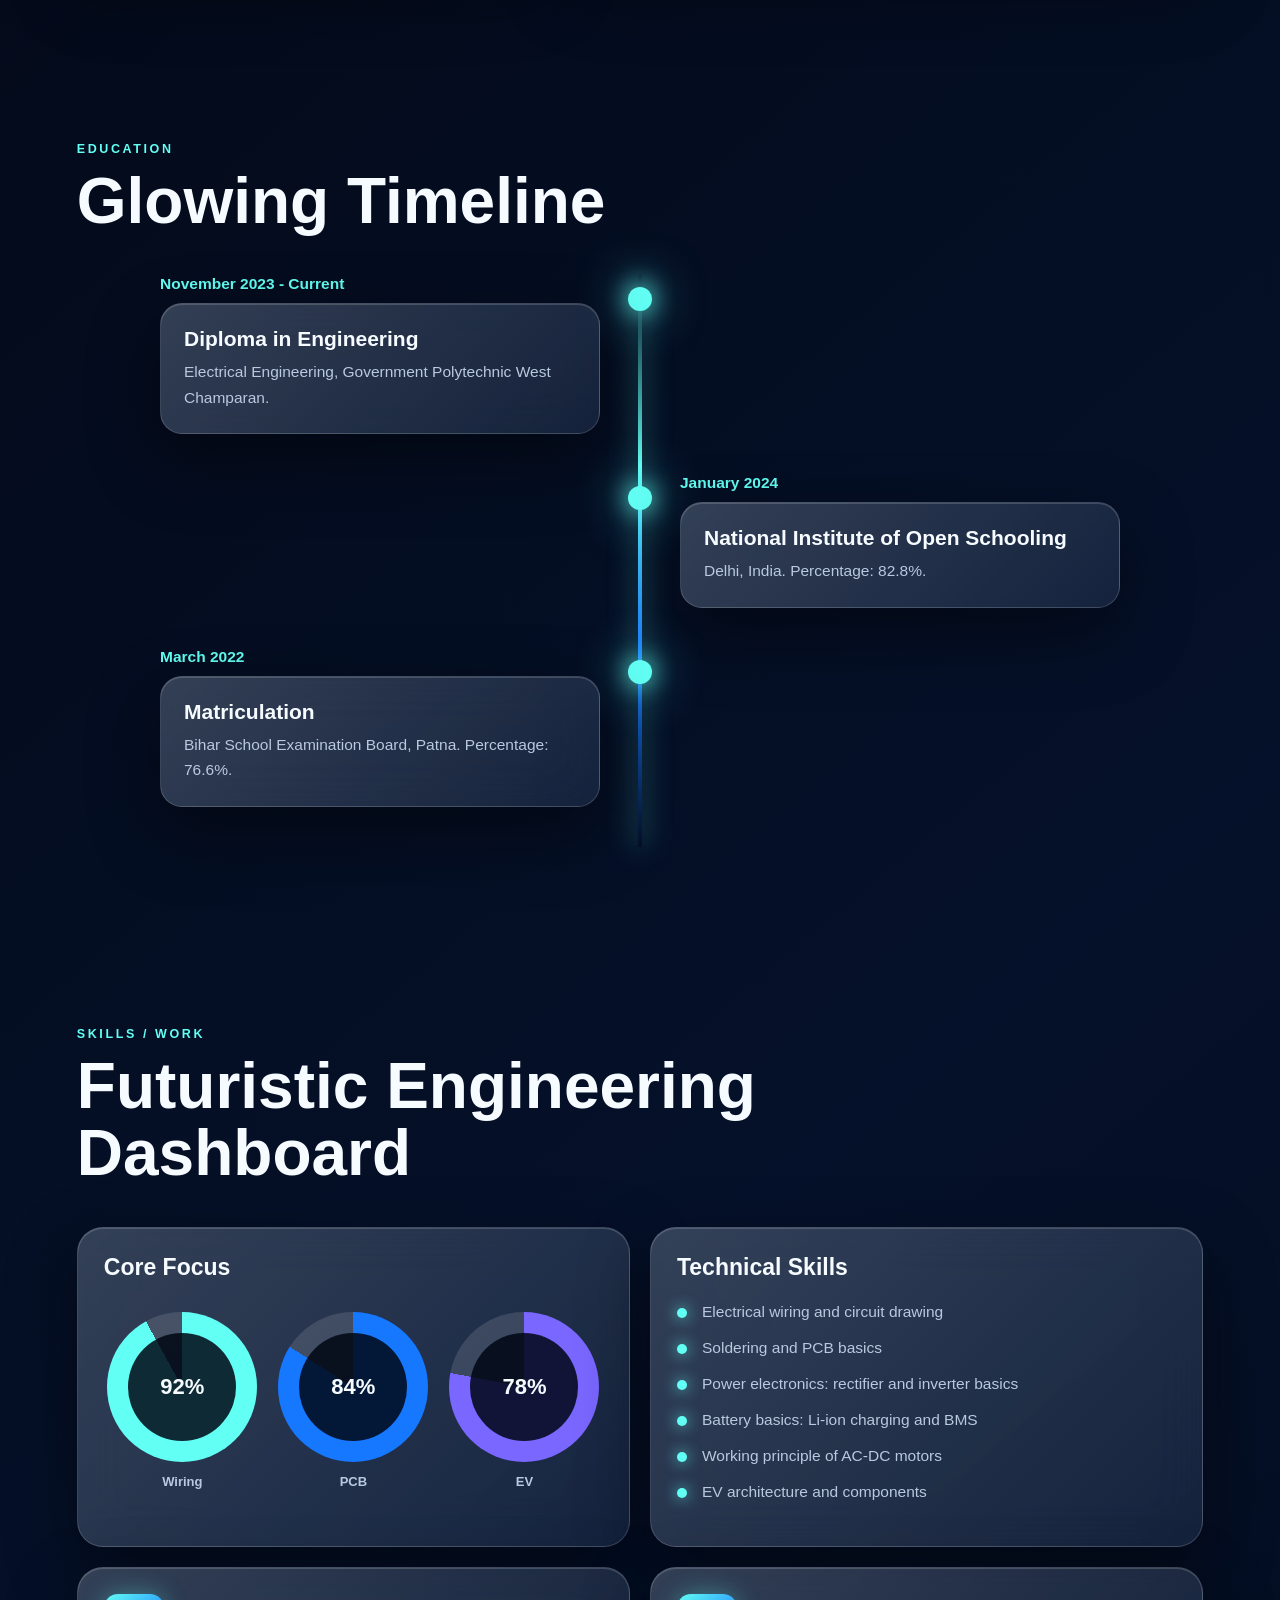
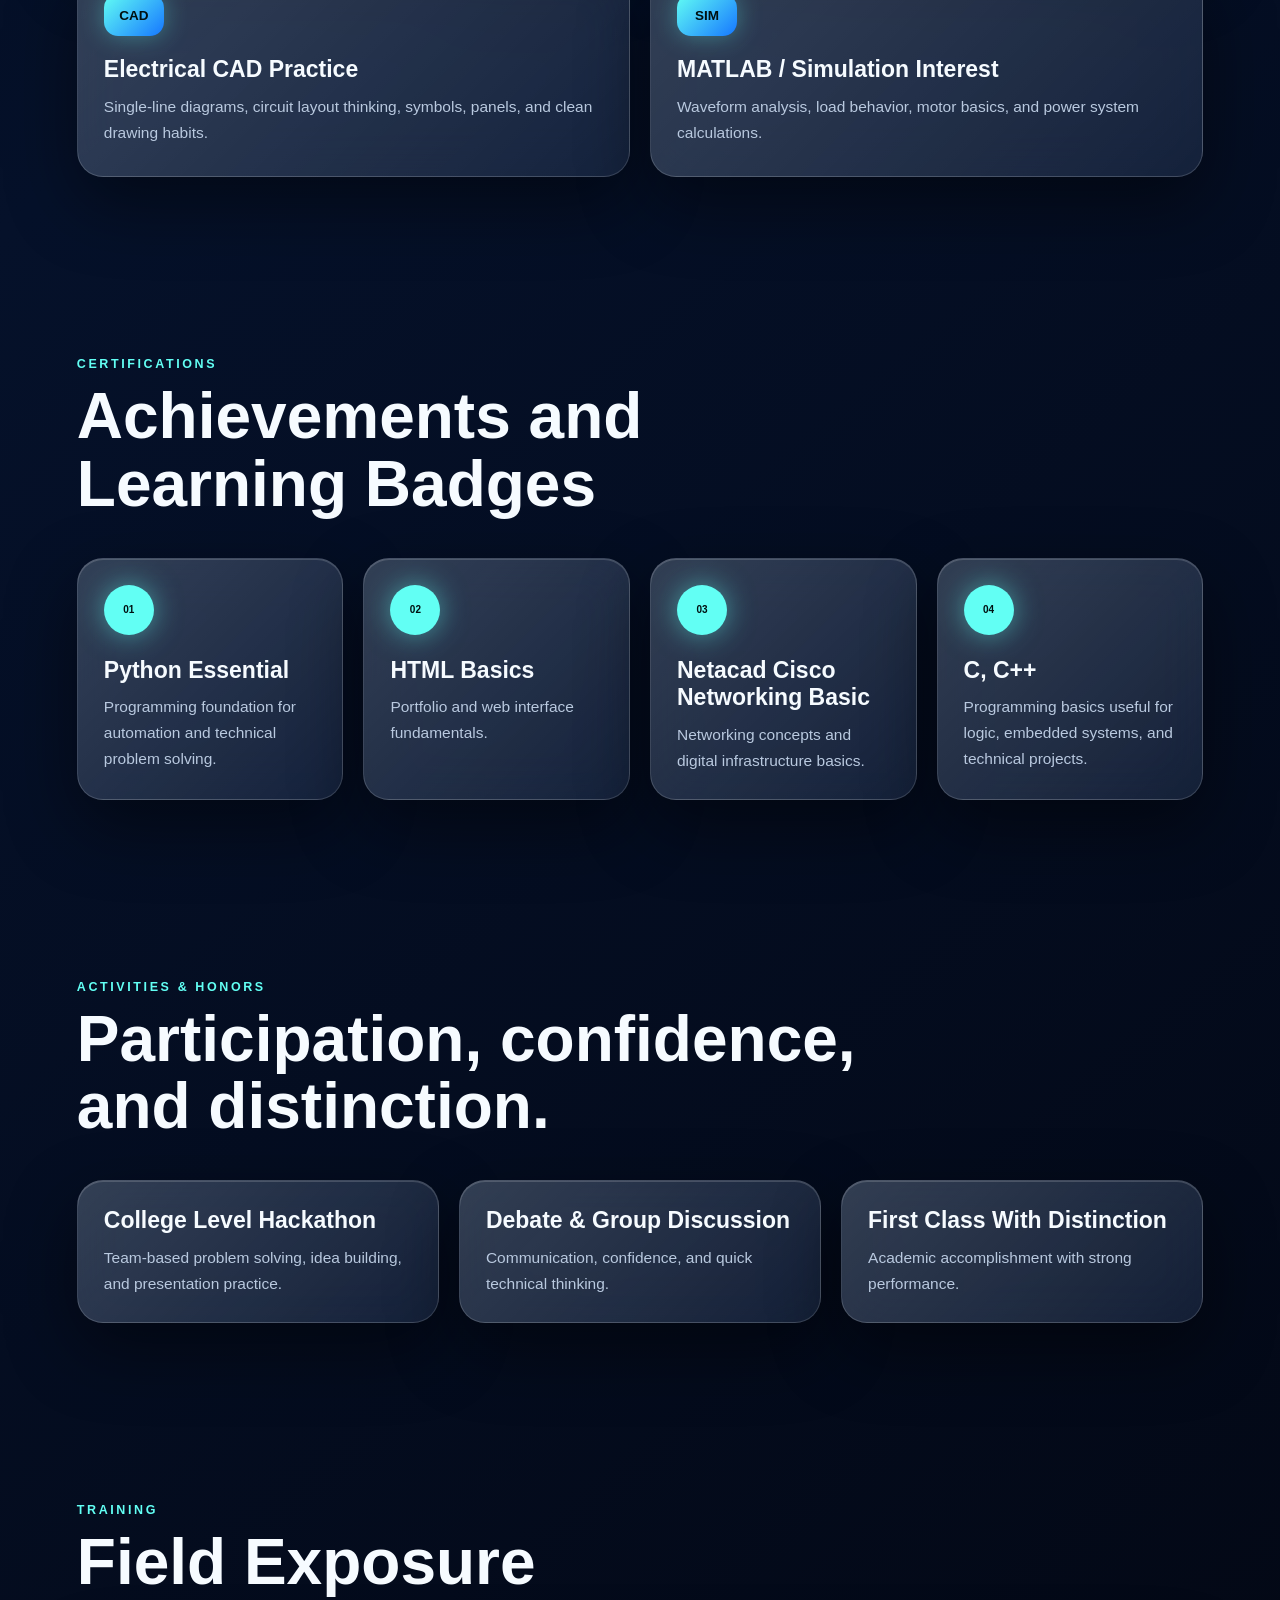
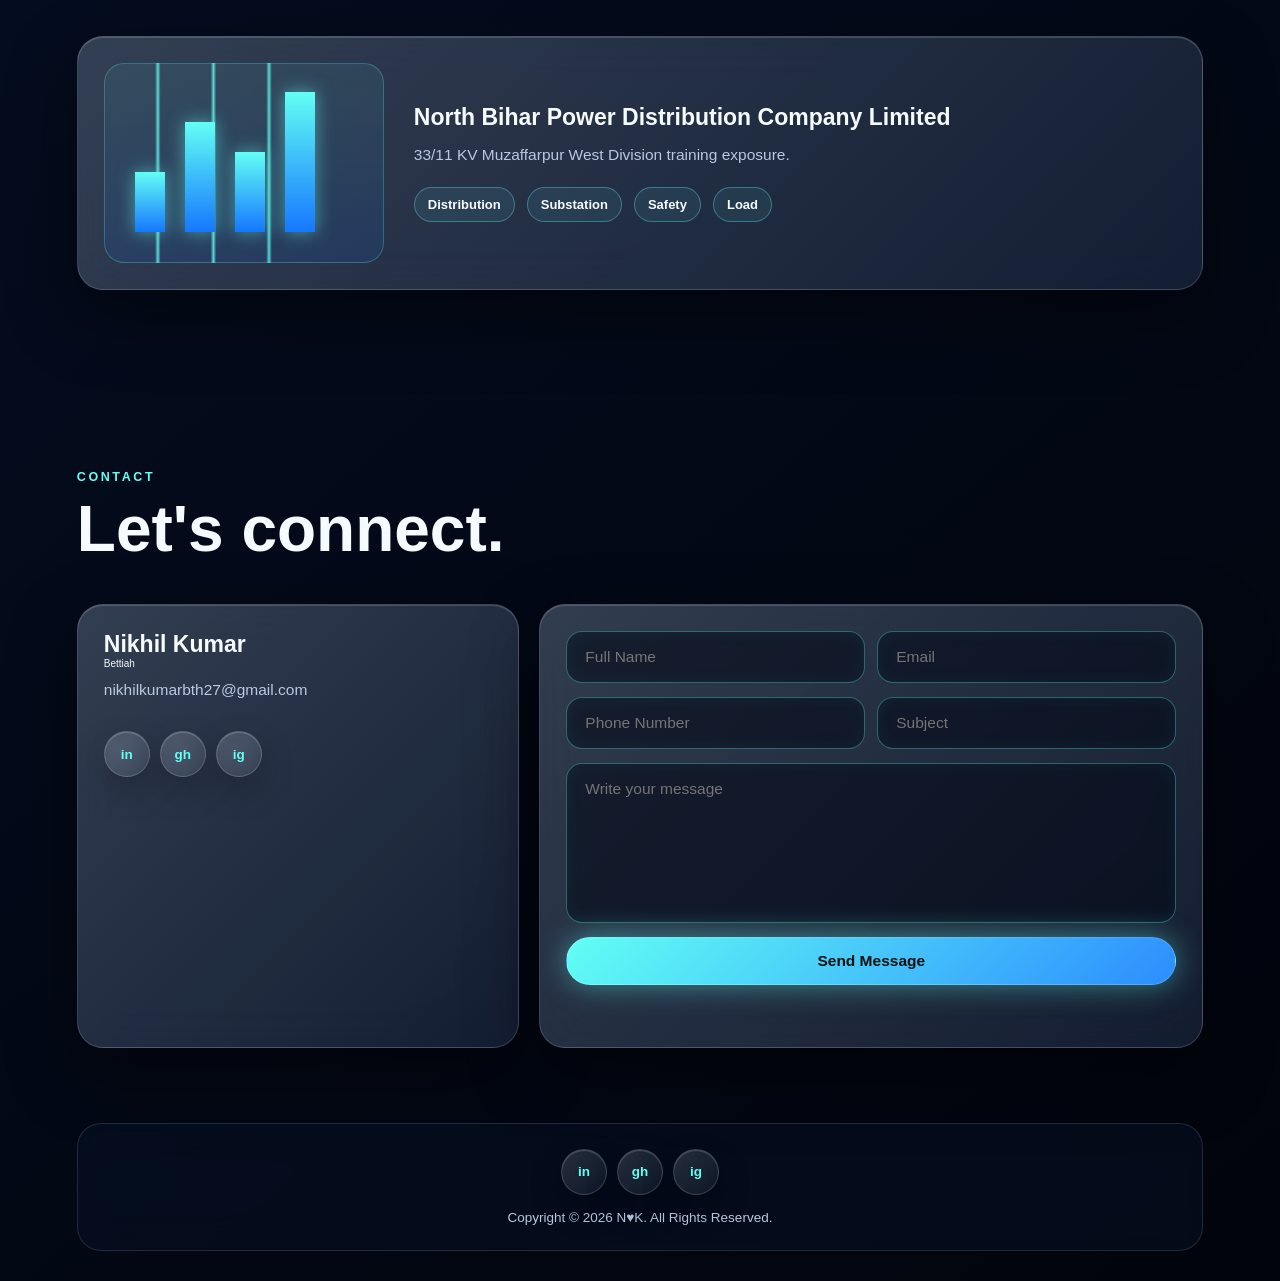
==== commit 950cf3db: "Update index.html" ====
--- a/index.html
+++ b/index.html
@@ -372,7 +372,7 @@
             <a href="#" aria-label="GitHub">gh</a>
             <a href="#" aria-label="Instagram">ig</a>
         </div>
-        <p>Copyright &copy; 2026 Nikhil Kumar. All Rights Reserved.</p>
+        <p>Copyright &copy; 2026 N♥️K. All Rights Reserved.</p>
     </footer>
 
     <script src="script.js"></script>
